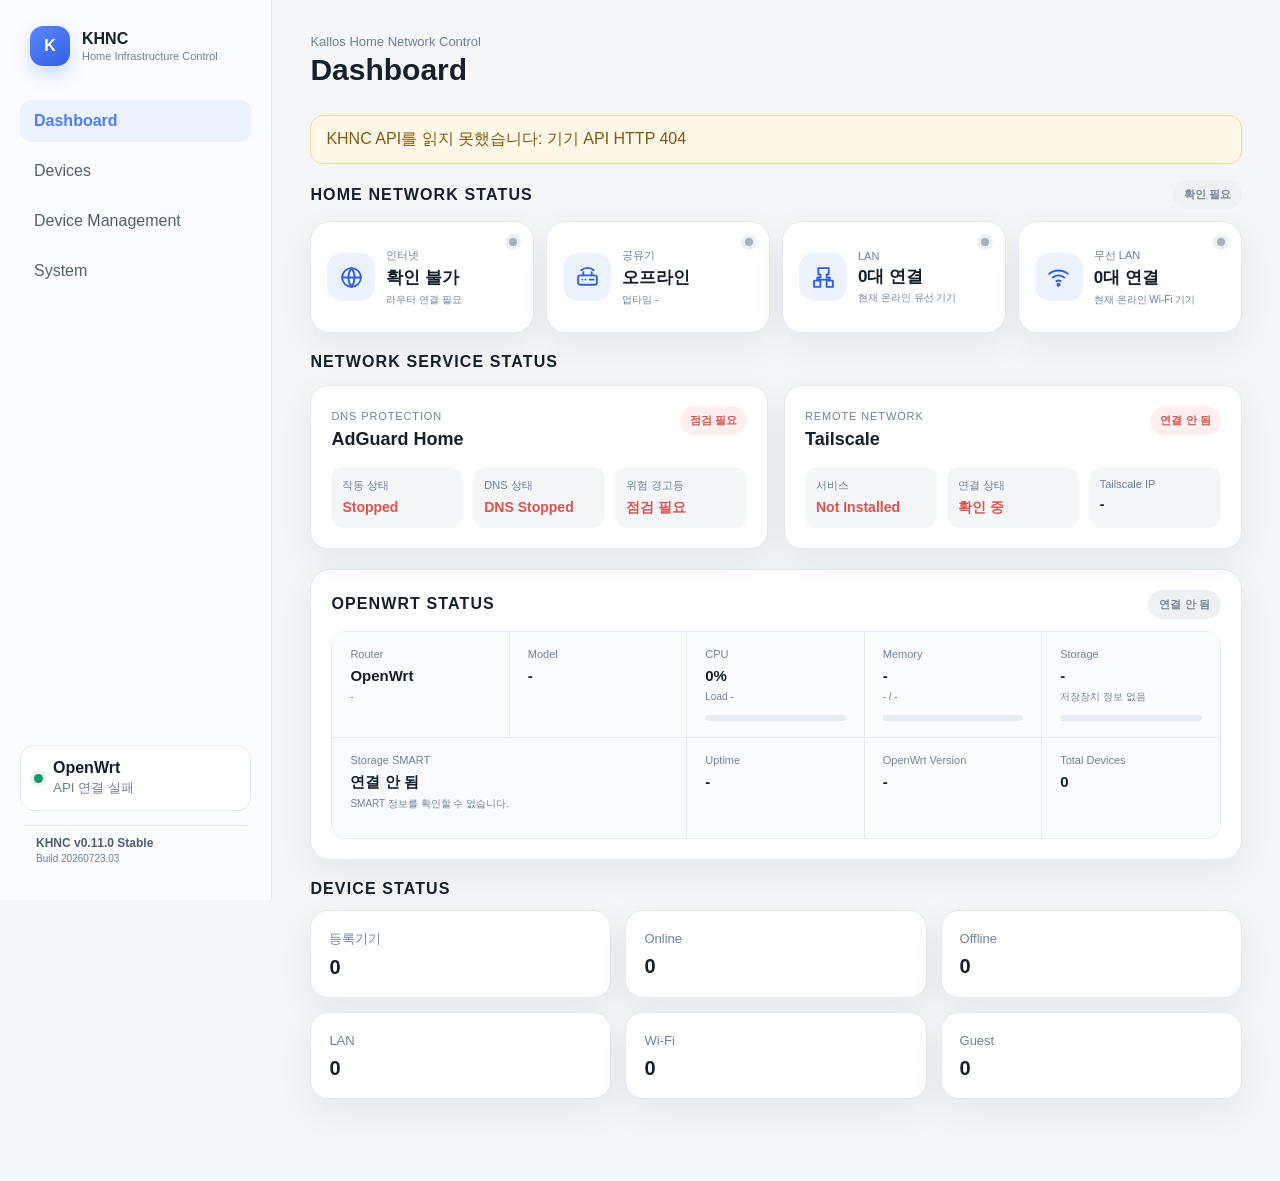
==== index.html @ ac55c0c7 "Fix parental time window comparison" ====
<!doctype html>
<html lang="ko">
<head>
  <meta charset="utf-8">
  <meta name="viewport" content="width=device-width,initial-scale=1">
  <title>KHNC</title>
  <link rel="stylesheet" href="./styles.css?v=0.11.0.10">
</head>
<body>
<button id="mobileMenuButton" class="mobile-menu-button" aria-label="메뉴 열기">☰</button>
<div id="mobileBackdrop" class="mobile-backdrop"></div>
<div class="shell">
  <aside>
    <div class="brand"><span>K</span><div><b>KHNC</b><small>Home Infrastructure Control</small></div></div>
    <nav id="sideNav">
      <button class="active" data-view="dashboard" data-nav-group="dashboard">Dashboard</button>
      <button data-view="devices" data-nav-group="devices">Devices</button>
      <button data-view="parentMode" data-nav-group="deviceManagement">Device Management</button>
      <button data-view="system" data-nav-group="system">System</button>
    </nav>
    <div class="router"><i></i><div><b id="routerName">OpenWrt</b><small id="routerState">연결 확인 중</small></div></div>
    <div class="khnc-version" title="현재 설치된 KHNC 화면 버전">
      <b id="khncVersionText">KHNC v0.11.0 Stable</b>
      <small id="khncBuildText">Build 20260723.03</small>
    </div>
  </aside>

  <main>
    <header>
      <div><p>Kallos Home Network Control</p><h1>Dashboard</h1></div>
      <div class="actions">
        <input id="search" placeholder="이름, IP, MAC, 그룹, 위치 검색">
        <button id="refresh" title="새로고침">↻</button>
      </div>
    </header>

    <div id="notice" class="notice hidden"></div>

    <div id="dashboardView" class="app-view">
      <section id="homeStatus" class="home-status"></section>
      <section id="securityStatus" class="dashboard-security"></section>
      <section id="routerOverview" class="router-overview"></section>
      <section id="summary" class="summary"></section>
    </div>

    <div id="devicesView" class="app-view hidden-view">
    <section class="toolbar">
      <div id="tabs" class="tabs"></div>
      <div class="sort">
        <label>정렬
          <select id="sort">
            <option value="custom" selected>사용자 순서</option>
            <option value="name">이름</option>
            <option value="ip">IP 주소</option>
            <option value="recent">최근 연결</option>
          </select>
        </label>
        <label><input id="onlineFirst" type="checkbox" checked> 온라인 우선</label>
      </div>
    </section>

    <section class="heading">
      <div><h2>기기</h2><p>등록한 기기는 MAC 주소를 기준으로 이름·아이콘·위치 정보를 유지합니다.</p></div>
      <div class="heading-actions">
        <button id="restoreDeletedDevices" class="hidden">삭제 기기 복원</button>
        <button id="addGroup">+ 그룹 추가</button>
      </div>
    </section>

    <section id="grid" class="grid"></section>
    </div>

    <div id="parentModeView" class="app-view hidden-view">
      <nav class="section-subnav" aria-label="Device Management"><button class="active" data-subview="parentMode">Parent Mode</button><button data-subview="management">Management</button></nav>
      <section class="page-intro"><p class="eyebrow">DEVICE MANAGEMENT</p><h2>Parent Mode</h2><p>바로 관리할 기기만 별도로 모아봅니다. 그룹과는 독립적으로 지정됩니다.</p></section>
      <section id="parentModeGrid" class="management-grid"></section>
    </div>

    <div id="managementView" class="app-view hidden-view">
      <nav class="section-subnav" aria-label="Device Management"><button data-subview="parentMode">Parent Mode</button><button class="active" data-subview="management">Management</button></nav>
      <section class="page-intro"><p class="eyebrow">DEVICE MANAGEMENT</p><h2>Management</h2><p>등록된 기기의 사용시간과 인터넷 정책을 관리합니다.</p></section>
      <section id="managementGrid" class="management-grid"></section>
    </div>


    <div id="systemView" class="app-view hidden-view">
      <nav class="section-subnav" aria-label="System"><button class="active" data-subview="system">Overview</button><button data-subview="statistics">Statistics</button><button data-subview="maintenance">Maintenance</button></nav>
      <section class="page-intro"><p class="eyebrow">SYSTEM</p><h2>Overview</h2><p>OpenWrt 정보, 주변 Wi-Fi 채널 분석과 KHNC 데이터 백업을 관리합니다.</p></section>
      <section id="systemInfoGrid" class="system-info-grid"></section>
      <section class="wifi-scan-panel">
        <div class="panel-head"><div><p class="eyebrow">WI-FI ANALYZER</p><h3>주변 Wi-Fi 신호</h3><small>주변 AP의 채널과 신호를 검색해 채널 선택을 돕습니다.</small></div><button id="scanNearbyWifi">주변 Wi-Fi 검색</button></div>
        <div id="wifiScanSummary" class="wifi-scan-summary"><p>검색 버튼을 눌러 주변 채널 사용 현황을 확인하세요.</p></div>
        <div id="wifiScanResults" class="wifi-scan-results"></div>
      </section>
      <section class="backup-panel">
        <div><h3>DB Backup / Restore</h3><p>기기 등록정보, 그룹, 정책, 인프라 설정을 JSON으로 백업하거나 복원합니다.</p></div>
        <div class="backup-actions"><button id="backupDb">백업 다운로드</button><label class="restore-label">복원 파일 선택<input id="restoreDb" type="file" accept="application/json"></label></div>
      </section>
    </div>

    <div id="statisticsView" class="app-view hidden-view">
      <nav class="section-subnav" aria-label="System"><button data-subview="system">Overview</button><button class="active" data-subview="statistics">Statistics</button><button data-subview="maintenance">Maintenance</button></nav>
      <section class="page-intro"><p class="eyebrow">SYSTEM</p><h2>Statistics</h2><p>실시간 속도와 오늘·최근 7일·최근 30일 누적 사용량 및 기기별 상위 10개를 보여줍니다.</p></section>
      <section id="statisticsGrid" class="statistics-grid"></section>
    </div>

    <div id="maintenanceView" class="app-view hidden-view">
      <nav class="section-subnav" aria-label="System"><button data-subview="system">Overview</button><button data-subview="statistics">Statistics</button><button class="active" data-subview="maintenance">Maintenance</button></nav>
      <section class="page-intro"><p class="eyebrow">SYSTEM</p><h2>Maintenance</h2><p>KHNC 설정과 extroot SSD 백업을 관리합니다. SSD 복원은 안전을 위해 명령 생성만 제공합니다.</p></section>
      <section class="maintenance-grid">
        <article class="maintenance-card"><h3>설정 백업 / 복원</h3><p>기기, 그룹, 정책과 인프라 설정을 JSON으로 저장합니다.</p><div class="maintenance-actions"><button id="maintenanceBackupSettings">설정 백업</button><label class="restore-label">설정 복원<input id="maintenanceRestoreSettings" type="file" accept="application/json"></label></div></article>
        <article class="maintenance-card"><h3>extroot SSD</h3><div id="maintenanceDiskInfo" class="maintenance-kv">확인 중…</div><div class="maintenance-actions"><button id="startSsdBackup" class="primary">SSD 이미지 백업 시작</button><button id="refreshMaintenance">새로고침</button></div><p class="maintenance-warning">마운트된 SSD를 읽기 전용으로 백업합니다. 라우터에는 이미지 임시파일을 만들지 않지만, 백업 중 파일 변경은 이미지 일관성에 영향을 줄 수 있습니다.</p></article>
      </section>
      <section class="maintenance-panel"><div class="panel-head"><div><p class="eyebrow">BACKUP TARGET</p><h3>NAS 연결 설정</h3></div><span id="nasTestResult" class="maintenance-state">확인 필요</span></div><form id="maintenanceConfigForm" class="maintenance-form">
        <label>전송 방식<select id="maintenanceProtocol"><option value="ssh">SSH</option><option value="smb">SMB</option></select></label><label>NAS 주소<input id="maintenanceNasHost" required placeholder="192.168.1.10"></label><label>SSH 사용자<input id="maintenanceNasUser" placeholder="kallos"></label><label>SSH 포트<input id="maintenanceNasPort" type="number" min="1" max="65535" value="2202"></label><label>SSH 키 경로<input id="maintenanceNasKey" placeholder="/root/.ssh/khnc_nas_key"></label><label>SSH 원격 경로<input id="maintenanceRemotePath" placeholder="KHNC_Backup"></label><label>SMB 공유<input id="maintenanceSmbShare" placeholder="//192.168.1.10/backup"></label><label>SMB 인증파일<input id="maintenanceSmbAuth" placeholder="/etc/khnc/smb.auth"></label><label>보관 개수<input id="maintenanceRetention" type="number" min="1" max="100" value="5"></label><label>자동 백업<select id="maintenanceScheduleEnabled"><option value="0">사용 안 함</option><option value="1">사용</option></select></label><label>요일<select id="maintenanceScheduleDay"><option value="0">일요일</option><option value="1">월요일</option><option value="2">화요일</option><option value="3">수요일</option><option value="4">목요일</option><option value="5">금요일</option><option value="6">토요일</option></select></label><label>시간<input id="maintenanceScheduleTime" type="time" value="03:30"></label><div class="maintenance-form-actions"><button type="button" id="testNasConnection">NAS 연결 테스트</button><button type="submit" class="primary">설정 저장</button></div>
      </form></section>
      <section class="maintenance-panel"><div class="panel-head"><div><p class="eyebrow">SSD IMAGE JOB</p><h3>백업 진행 상태</h3></div><span id="backupJobState" class="maintenance-state">대기</span></div><div class="backup-progress"><div><i id="backupProgressBar"></i></div><strong id="backupProgressPercent">0%</strong></div><div id="backupProgressDetails" class="maintenance-stats"></div><pre id="backupLog" class="maintenance-log">실행 기록이 없습니다.</pre></section>
      <section class="maintenance-panel"><div class="panel-head"><div><p class="eyebrow">BACKUP HISTORY</p><h3>NAS 백업 이력</h3></div><button id="refreshBackupHistory">이력 새로고침</button></div><div id="backupHistory" class="backup-history"><p>NAS 연결 후 이력을 불러옵니다.</p></div></section>
      <dialog id="restoreCommandDialog"><form method="dialog"><h3>SSD 복원 안내</h3><p>KHNC에서는 복원을 실행하지 않습니다. 대상 장치를 다시 확인한 후 복구 환경에서만 실행하세요.</p><textarea id="restoreCommandText" rows="10" readonly></textarea><div class="dialog-actions"><button value="cancel">닫기</button><button type="button" id="copyRestoreCommand" class="primary">명령 복사</button></div></form></dialog>
    </div>
  </main>
</div>

<dialog id="groupDialog">
  <form method="dialog">
    <h3>사용자 그룹 추가</h3>
    <p>실제 네트워크와 별개인 화면 분류용 그룹입니다.</p>
    <input id="groupName" maxlength="20" placeholder="예: 작업기기">
    <div class="dialog-actions"><button value="cancel">취소</button><button id="saveGroup" value="default" class="primary">추가</button></div>
  </form>
</dialog>

<dialog id="deviceDialog" class="device-dialog">
  <form id="deviceForm" method="dialog">
    <div class="dialog-title-row">
      <div>
        <p class="eyebrow">DEVICE REGISTRATION</p>
        <h3 id="deviceDialogTitle">기기 등록</h3>
      </div>
      <button type="button" class="icon-button" id="closeDeviceDialog" aria-label="닫기">×</button>
    </div>

    <input type="hidden" id="deviceMac">
    <div class="form-grid">
      <label class="span-2">표시 이름
        <input id="displayName" maxlength="40" required placeholder="예: 거실 Google TV">
      </label>
      <label>기기 종류
        <select id="deviceType">
          <option value="phone">스마트폰</option>
          <option value="tablet">태블릿</option>
          <option value="laptop">노트북</option>
          <option value="desktop">데스크톱</option>
          <option value="mini-pc">미니 PC</option>
          <option value="nas">NAS</option>
          <option value="server">서버</option>
          <option value="tv">TV / 셋톱박스</option>
          <option value="printer">프린터</option>
          <option value="router">공유기 / 네트워크</option>
          <option value="camera">카메라</option>
          <option value="smart-home">스마트홈</option>
          <option value="iot">IoT</option>
          <option value="other">기타</option>
        </select>
      </label>
      <label>플랫폼 / OS
        <select id="platform">
          <option value="unknown">미지정</option>
          <option value="android">Android</option>
          <option value="ios">iOS</option>
          <option value="ipados">iPadOS</option>
          <option value="windows">Windows</option>
          <option value="macos">macOS</option>
          <option value="linux">Linux</option>
          <option value="google-tv">Google TV</option>
          <option value="tvos">tvOS</option>
          <option value="synology">Synology DSM</option>
          <option value="openwrt">OpenWrt</option>
          <option value="other">기타</option>
        </select>
      </label>
      <label>제조사
        <input id="manufacturer" maxlength="40" placeholder="예: Apple, Samsung">
      </label>
      <label>모델
        <input id="model" maxlength="40" placeholder="예: MacBook Pro M3 Pro">
      </label>
      <label>소유자
        <input id="owner" list="ownerList" maxlength="30" placeholder="예: 공용, 아빠, 하유">
        <datalist id="ownerList"></datalist>
      </label>
      <label>그룹
        <select id="deviceGroup"></select>
      </label>
      <label>위치
        <input id="location" list="locationList" maxlength="30" placeholder="예: 안방, 하신방">
        <datalist id="locationList"></datalist>
      </label>
      <label>아이콘
        <select id="iconSelect"></select>
      </label>
      <label>연결 방식
        <select id="connectionPreference">
          <option value="wifi">Wi-Fi</option>
          <option value="lan">LAN</option>
        </select>
      </label>
      <label class="option-check"><input id="favoriteDevice" type="checkbox"> 즐겨찾기</label>
      <label class="option-check"><input id="parentModeDevice" type="checkbox"> 부모모드</label>
      <label class="span-2">메모
        <textarea id="memo" maxlength="300" rows="3" placeholder="이 기기에 대해 기억할 내용을 입력합니다."></textarea>
      </label>
    </div>

    <div class="device-preview">
      <div id="previewIcon" class="device-icon large"></div>
      <div><strong id="previewName">기기 이름</strong><small id="previewMeta">종류 · 위치</small></div>
    </div>

    <div class="dialog-actions split">
      <button type="button" id="unregisterDevice" class="danger hidden">등록 해제</button>
      <button type="button" id="deleteDevice" class="danger">기기 삭제</button>
      <span></span>
      <button type="button" id="cancelDevice">취소</button>
      <button type="submit" class="primary">저장</button>
    </div>
  </form>
</dialog>


<dialog id="manageDialog" class="manage-dialog">
  <form id="manageForm" method="dialog">
    <div class="manage-topbar">
      <div>
        <p class="eyebrow">DEVICE MANAGEMENT</p>
        <div class="manage-title-line">
          <h3 id="manageDialogTitle">기기 관리</h3>
          <span id="manageOnlineBadge" class="badge online">ONLINE</span>
          <p id="manageDeviceMeta"></p>
        </div>
      </div>
      <button type="button" class="icon-button" id="closeManageDialog" aria-label="닫기">×</button>
    </div>

    <input type="hidden" id="manageMac">

    <nav class="manage-tabs" aria-label="기기 관리 메뉴">
      <button type="button" class="active" data-manage-target="internet">인터넷 관리</button>
      <button type="button" data-manage-target="deviceInfo">정보</button>
      
    </nav>

    <section id="internet" class="management-section priority-section manage-anchor">
      <div class="management-heading">
        <div><h4>인터넷 접속 시간 관리</h4><p>평일과 주말별로 허용시간 또는 차단시간과 연속 사용시간을 설정합니다.</p></div>
        <label class="toggle-control"><span>스케줄 사용</span><input id="scheduleEnabled" type="checkbox"><i></i></label>
      </div>

      <div class="internet-layout">
        <div id="scheduleRows" class="schedule-rows"></div>
        <aside class="policy-mode">
          <h5>적용 방식</h5>
          <label><input type="radio" name="overrideMode" value="schedule" checked><span><b>일정에 따라 허용/차단</b><small>평일·주말 카드에서 허용시간 또는 차단시간을 선택합니다.</small></span></label>
          <label><input type="radio" name="overrideMode" value="allow"><span><b>항상 허용</b><small>스케줄과 관계없이 인터넷을 허용합니다.</small></span></label>
          <label class="danger-option"><input type="radio" name="overrideMode" value="block"><span><b>즉시 차단</b><small>스케줄과 관계없이 인터넷을 차단합니다.</small></span></label>
        </aside>
      </div>
      <section class="bonus-panel">
        <div>
          <span>오늘 사용</span>
          <strong id="todayUsage">0분 / 0분</strong>
          <small id="todayBonus">추가시간 없음</small>
        </div>
        <div class="bonus-actions">
          <button type="button" data-bonus-minutes="30">+30분</button>
          <button type="button" data-bonus-minutes="60">+1시간</button>
          <button type="button" data-bonus-minutes="120">+2시간</button>
          <button type="button" id="bonusUnlimited">오늘만 제한 해제</button>
        </div>
      </section>
      <div class="policy-footer">
        <div class="policy-note">인터넷이 허용되는 시간에 기기가 처음 확인된 시점부터 연속시간을 계산합니다. 시간 범위는 자정을 넘어갈 수 있으며, 24시간 적용도 선택할 수 있습니다. 추가시간은 오늘 자정까지 적용됩니다.</div>
        <button type="submit" class="primary">정책 저장</button>
      </div>
    </section>

    <div class="manage-lower-grid">
      <section id="deviceInfo" class="management-section device-info-panel manage-anchor">
        <div class="section-mini-head"><h4>기기 정보</h4><button type="button" id="editRegistration">정보 수정</button></div>
        <div class="device-info-hero"><div id="manageInfoIcon" class="device-icon large"></div><div><strong id="manageDisplayName">-</strong></div></div>
        <dl id="manageInfoList" class="manage-info-list"></dl>
      </section>

      <div class="manage-side-stack">
        <section class="management-section instant-control">
          <h4>즉시 제어</h4>
          <p>저장된 정책과 별개로 인터넷 상태를 선택합니다.</p>
          <div class="instant-buttons">
            <button type="button" data-override="allow" class="allow-button">인터넷 허용</button>
            <button type="button" data-override="block" class="block-button">인터넷 차단</button>
          </div>
        </section>
        <section class="management-section recent-info">
          <h4>최근 접속 정보</h4>
          <dl>
            <div><dt>상태</dt><dd id="manageConnectionState">-</dd></div>
            <div><dt>마지막 확인</dt><dd id="manageLastSeen">-</dd></div>

          </dl>
        </section>
      </div>
    </div>



    <div class="dialog-actions manage-bottom-actions">
      <button type="button" id="cancelManage">닫기</button>
    </div>
  </form>
</dialog>

<script src="./app.js?v=0.11.0.10"></script>
</body>
</html>
---- styles.css ----
:root{--bg:#f4f6f8;--panel:#fff;--text:#16202a;--muted:#718096;--line:#e5eaf0;--accent:#4d7cff;--soft:#edf2ff;--green:#15966b;--green-soft:#e9f8f2;--red:#d9534f;--red-soft:#fff0ef;--shadow:0 12px 35px rgba(22,34,51,.07);--r:18px}*{box-sizing:border-box}body{margin:0;font-family:Pretendard,Inter,-apple-system,BlinkMacSystemFont,"Segoe UI",sans-serif;background:var(--bg);color:var(--text)}button,input,select{font:inherit}.shell{min-height:100vh;display:grid;grid-template-columns:236px 1fr}aside{position:sticky;top:0;height:100vh;padding:26px 18px;background:#fbfcfd;border-right:1px solid var(--line);display:flex;flex-direction:column}.brand{display:flex;gap:12px;align-items:center;margin:0 10px 34px}.brand>span{width:40px;height:40px;border-radius:13px;display:grid;place-items:center;color:white;font-weight:800;background:linear-gradient(145deg,#5a87ff,#315fe2);box-shadow:0 8px 18px rgba(77,124,255,.25)}.brand b,.brand small{display:block}.brand small{margin-top:2px;font-size:11px;color:var(--muted)}nav{display:grid;gap:8px}nav button{border:0;background:transparent;border-radius:12px;text-align:left;padding:12px 14px;color:#52606d}nav button.active{color:var(--accent);background:var(--soft);font-weight:700}.router{margin-top:auto;border:1px solid var(--line);border-radius:14px;padding:13px;display:flex;align-items:center;gap:10px;background:var(--panel)}.router i{width:9px;height:9px;border-radius:50%;background:var(--green);box-shadow:0 0 0 4px var(--green-soft)}.router b,.router small{display:block}.router small{color:var(--muted);margin-top:2px}main{padding:34px clamp(20px,4vw,58px) 60px}header{display:flex;align-items:center;justify-content:space-between;gap:20px;margin-bottom:28px}header p{margin:0 0 4px;color:var(--muted);font-size:13px}h1{margin:0;font-size:30px}.actions{display:flex;gap:10px}.actions input{width:min(34vw,360px);border:1px solid var(--line);background:var(--panel);border-radius:13px;padding:11px 14px;outline:none}.actions button{width:42px;height:42px;border:1px solid var(--line);background:var(--panel);border-radius:13px;cursor:pointer;font-size:20px}.notice{padding:13px 15px;border-radius:13px;margin-bottom:16px;background:#fff8e8;border:1px solid #f1d69c;color:#805a13}.hidden{display:none}.summary{display:grid;grid-template-columns:repeat(4,minmax(150px,1fr));gap:14px;margin-bottom:22px}.summary article{padding:18px;border-radius:var(--r);background:var(--panel);border:1px solid var(--line);box-shadow:var(--shadow)}.summary span{color:var(--muted);font-size:13px}.summary strong{display:block;font-size:28px;margin-top:8px}.toolbar{display:flex;justify-content:space-between;gap:18px;align-items:center;margin:26px 0 20px}.tabs{display:flex;gap:8px;overflow-x:auto;padding-bottom:4px}.tabs button{white-space:nowrap;border:1px solid var(--line);background:var(--panel);border-radius:999px;padding:9px 13px;color:#5d6875;cursor:pointer}.tabs button.active{color:white;background:var(--text);border-color:var(--text)}.tabs b{font-size:11px;margin-left:5px;opacity:.72}.sort{display:flex;gap:12px;align-items:center}.sort label{display:flex;gap:8px;align-items:center;color:var(--muted);font-size:13px}.sort select{border:1px solid var(--line);background:var(--panel);padding:9px;border-radius:11px}.sort input{accent-color:var(--accent)}.heading{display:flex;justify-content:space-between;align-items:end;margin:16px 0}.heading h2{margin:0 0 4px}.heading p{margin:0;color:var(--muted);font-size:13px}.heading button{border:1px solid var(--line);color:#4f5b67;background:var(--panel);border-radius:11px;padding:10px 14px;cursor:pointer}.grid{display:grid;grid-template-columns:repeat(2,minmax(0,1fr));gap:16px}.card{background:var(--panel);border:1px solid var(--line);border-radius:var(--r);padding:18px;box-shadow:var(--shadow)}.card-head{display:flex;justify-content:space-between;gap:16px;align-items:flex-start}.title{display:flex;gap:12px;align-items:center}.icon{width:44px;height:44px;border-radius:14px;display:grid;place-items:center;font-weight:800;color:#315fe2;background:var(--soft)}.title h3{margin:0;font-size:17px}.title p{margin:3px 0 0;color:var(--muted);font-size:13px}.star{border:0;background:transparent;color:#b2bac4;font-size:21px;cursor:pointer}.star.active{color:#f0ad35}.badges{display:flex;gap:7px;flex-wrap:wrap;margin:16px 0 13px}.badge{font-size:11px;font-weight:800;letter-spacing:.04em;border-radius:999px;padding:6px 9px}.online{color:var(--green);background:var(--green-soft)}.offline{color:#687482;background:#eef1f4}.managed{color:#426be0;background:var(--soft)}.info{display:grid;grid-template-columns:1fr 1fr 1fr;gap:10px;padding:13px 0;border-top:1px solid var(--line);border-bottom:1px solid var(--line)}.info small{display:block;color:var(--muted);font-size:11px;margin-bottom:4px}.info strong{font-size:13px}.connection{display:flex;align-items:center;justify-content:space-between;gap:12px;padding:13px 0}.connection p{margin:0}.connection small{display:block;color:var(--muted);margin-top:3px}.connection select{min-width:112px;border:1px solid var(--line);background:var(--panel);padding:9px;border-radius:11px}.buttons{display:grid;grid-template-columns:1fr 1fr;gap:8px}.buttons button{border:1px solid var(--line);background:#fafbfc;border-radius:11px;padding:10px 8px;cursor:pointer;color:#4f5b67}.empty{grid-column:1/-1;padding:42px;text-align:center;color:var(--muted);background:var(--panel);border:1px dashed #cfd7df;border-radius:var(--r)}dialog{border:0;border-radius:18px;padding:0;box-shadow:0 28px 80px rgba(20,30,45,.22)}dialog::backdrop{background:rgba(15,24,34,.4)}dialog form{width:min(92vw,420px);padding:24px}dialog h3{margin:0 0 8px}dialog p{color:var(--muted);font-size:13px}dialog input{width:100%;padding:12px;border-radius:11px;border:1px solid var(--line);margin:10px 0 18px}dialog form div{display:flex;justify-content:flex-end;gap:8px}dialog button{border:1px solid var(--line);background:white;border-radius:11px;padding:10px 14px}@media(max-width:980px){.shell{grid-template-columns:1fr}aside{display:none}.summary{grid-template-columns:repeat(2,1fr)}.grid{grid-template-columns:1fr}}@media(max-width:680px){main{padding:22px 14px 40px}header,.toolbar{align-items:stretch;flex-direction:column}.actions input{width:100%}.summary{grid-template-columns:repeat(2,1fr)}.sort{justify-content:space-between;flex-wrap:wrap}}
/* KHNC v0.3 - device registration */
.summary article.registered strong{color:var(--accent)}
.summary article.pending strong{color:#d78920}
.card.unregistered{border-style:dashed;border-color:#d9c28c}
.badge.pending{color:#9a6517;background:#fff6df}
.primary-action,.dialog-actions .primary{background:var(--accent)!important;color:#fff!important;border-color:var(--accent)!important}
.device-icon{width:44px;height:44px;border-radius:14px;display:grid;place-items:center;color:#315fe2;background:var(--soft);flex:0 0 auto}
.device-icon svg{width:24px;height:24px;fill:none;stroke:currentColor;stroke-width:1.8;stroke-linecap:round;stroke-linejoin:round}
.device-icon.large{width:56px;height:56px;border-radius:17px}
.device-icon.large svg{width:30px;height:30px}
.device-dialog form{width:min(94vw,720px);padding:26px}
.detail-dialog form{width:min(94vw,560px);padding:24px}
.dialog-title-row{display:flex;justify-content:space-between;gap:20px;align-items:flex-start;margin-bottom:18px}
.dialog-title-row h3{margin:0;font-size:22px}
.eyebrow{margin:0 0 5px!important;color:var(--accent)!important;font-size:10px!important;font-weight:800;letter-spacing:.13em}
.icon-button{width:36px;height:36px;padding:0!important;border-radius:50%!important;font-size:24px;line-height:1;color:#7a8794;background:#f7f9fb!important}
.form-grid{display:grid;grid-template-columns:1fr 1fr;gap:14px 16px}
.form-grid label{display:grid;gap:7px;color:#596675;font-size:12px;font-weight:700}
.form-grid .span-2{grid-column:1/-1}
.form-grid input,.form-grid select,.form-grid textarea{width:100%;margin:0;padding:11px 12px;border-radius:11px;border:1px solid var(--line);background:#fff;color:var(--text);outline:none;resize:vertical}
.form-grid input:focus,.form-grid select:focus,.form-grid textarea:focus{border-color:#9cb4ff;box-shadow:0 0 0 3px rgba(77,124,255,.11)}
.device-preview{display:flex;align-items:center;gap:13px;margin-top:18px;padding:14px;border:1px solid var(--line);border-radius:15px;background:#fafbfd}
.device-preview strong,.device-preview small{display:block}
.device-preview small{margin-top:4px;color:var(--muted)}
.dialog-actions{display:flex;justify-content:flex-end;align-items:center;gap:8px;margin-top:20px}
.dialog-actions.split{display:grid;grid-template-columns:auto 1fr auto auto}
.dialog-actions button{cursor:pointer}
.danger{color:var(--red)!important;border-color:#f1c5c2!important;background:var(--red-soft)!important}
.detail-hero{display:flex;align-items:center;gap:14px;padding:4px 0 18px;border-bottom:1px solid var(--line)}
.detail-hero strong,.detail-hero small{display:block}
.detail-hero strong{font-size:19px}.detail-hero small{margin-top:4px;color:var(--muted)}
.detail-list{margin:14px 0 0}.detail-list>div{display:grid;grid-template-columns:130px 1fr;gap:12px;padding:10px 0;border-bottom:1px solid #eef1f4}.detail-list dt{color:var(--muted);font-size:12px}.detail-list dd{margin:0;font-size:13px;word-break:break-all}
@media(max-width:680px){.form-grid{grid-template-columns:1fr}.form-grid .span-2{grid-column:auto}.device-dialog form{padding:20px}.dialog-actions.split{grid-template-columns:1fr 1fr}.dialog-actions.split span{display:none}.dialog-actions.split .danger{grid-column:1/-1;order:3}.detail-list>div{grid-template-columns:100px 1fr}}
/* KHNC v0.4 - dashboard and provider-ready architecture */
.home-status,.router-overview,.provider-panel{margin-bottom:20px}
.section-label,.panel-head{display:flex;justify-content:space-between;align-items:flex-end;gap:18px;margin-bottom:13px}
.section-label h2,.panel-head h2{margin:0;font-size:20px}.panel-head small{display:block;color:var(--muted);margin-top:5px}
.overall,.provider-chip{display:inline-flex;align-items:center;border-radius:999px;padding:7px 11px;font-size:11px;font-weight:800}
.overall.good,.provider-chip.connected{color:var(--green);background:var(--green-soft)}.overall.bad,.provider-chip.planned{color:#7a8794;background:#eef1f4}
.home-status-grid{display:grid;grid-template-columns:repeat(4,minmax(0,1fr));gap:14px}
.status-card{position:relative;display:flex;align-items:center;gap:14px;padding:20px;background:var(--panel);border:1px solid var(--line);border-radius:20px;box-shadow:var(--shadow);min-height:116px}
.status-card>i{position:absolute;right:16px;top:16px;width:8px;height:8px;border-radius:50%}.status-card.ok>i{background:var(--green);box-shadow:0 0 0 4px var(--green-soft)}.status-card.waiting>i{background:#a8b0ba;box-shadow:0 0 0 4px #eef1f4}
.status-icon{width:52px;height:52px;border-radius:16px;display:grid;place-items:center;color:#315fe2;background:var(--soft);flex:0 0 auto}.status-icon svg{width:27px;height:27px;fill:none;stroke:currentColor;stroke-width:1.8;stroke-linecap:round;stroke-linejoin:round}
.status-card span,.status-card strong,.status-card small{display:block}.status-card span{color:var(--muted);font-size:12px}.status-card strong{font-size:19px;margin:4px 0}.status-card small{color:var(--muted);font-size:11px}
.router-overview,.provider-panel{background:var(--panel);border:1px solid var(--line);border-radius:20px;padding:20px;box-shadow:var(--shadow)}
.metric-grid{display:grid;grid-template-columns:repeat(6,minmax(0,1fr));gap:0;border:1px solid var(--line);border-radius:15px;overflow:hidden}.metric-grid>div{padding:16px;border-right:1px solid var(--line);background:#fbfcfd}.metric-grid>div:last-child{border-right:0}.metric-grid span,.metric-grid strong{display:block}.metric-grid span{color:var(--muted);font-size:11px}.metric-grid strong{margin-top:6px;font-size:16px}
.panel-head button{border:1px solid var(--line);background:#fff;border-radius:11px;padding:9px 13px;cursor:pointer;color:#4f5b67}
.providers-grid{display:grid;grid-template-columns:repeat(3,minmax(0,1fr));gap:11px}.provider-card{display:grid;grid-template-columns:auto 1fr auto;align-items:center;gap:11px;border:1px solid var(--line);border-radius:15px;padding:13px;background:#fbfcfd}.provider-card .device-icon{width:40px;height:40px;border-radius:12px}.provider-card .device-icon svg{width:22px;height:22px}.provider-card strong,.provider-card small{display:block}.provider-card small{color:var(--muted);font-size:11px;margin-top:3px}.provider-card>span{font-size:11px;font-weight:800}.provider-card.connected>span{color:var(--green)}.provider-card.planned>span{color:#8b96a2}
.provider-dialog form{width:min(92vw,620px)}.provider-settings-list{display:grid;gap:10px;margin-top:16px}.provider-setting{display:flex;justify-content:space-between;align-items:center;gap:16px;padding:13px;border:1px solid var(--line);border-radius:14px}.provider-setting>div{display:flex;align-items:center;gap:11px}.provider-setting strong,.provider-setting small{display:block}.provider-setting small{color:var(--muted);margin-top:3px;font-size:11px}.provider-setting .device-icon{width:40px;height:40px;border-radius:12px}
.summary{margin-top:24px}.summary:before{content:"기기 현황";grid-column:1/-1;font-size:20px;font-weight:800;margin-bottom:-4px}
@media(max-width:1180px){.home-status-grid{grid-template-columns:repeat(2,1fr)}.metric-grid{grid-template-columns:repeat(3,1fr)}.metric-grid>div:nth-child(3){border-right:0}.metric-grid>div:nth-child(-n+3){border-bottom:1px solid var(--line)}.providers-grid{grid-template-columns:repeat(2,1fr)}}
@media(max-width:680px){.home-status-grid,.providers-grid{grid-template-columns:1fr}.metric-grid{grid-template-columns:repeat(2,1fr)}.metric-grid>div{border-bottom:1px solid var(--line)}.metric-grid>div:nth-child(2n){border-right:0}.metric-grid>div:nth-last-child(-n+2){border-bottom:0}.section-label,.panel-head{align-items:flex-start;flex-direction:column}.status-card{min-height:auto}}
/* KHNC v0.4.1 - live router data, complete MAC, parental management */
.identity-info{grid-template-columns:minmax(0,.8fr) minmax(0,1.2fr)}
.identity-info .mac-full{font-family:ui-monospace,SFMono-Regular,Menlo,monospace;font-size:12px;white-space:nowrap}
.connection-three{display:grid;grid-template-columns:minmax(0,1fr) 88px 126px;align-items:end;gap:12px}
.connection-three small{display:block;color:var(--muted);font-size:11px;margin-bottom:5px}
.connection-three p,.connection-three em{display:block;margin:0}
.connection-three p{font-size:13px;font-weight:800}.connection-three em{font-size:11px;color:var(--muted);font-style:normal;margin-top:3px;white-space:nowrap;overflow:hidden;text-overflow:ellipsis}
.connection-signal strong{font-size:13px}.connection-group{display:block}.connection-group select{width:100%;min-width:0}
.metric-grid{grid-template-columns:repeat(9,minmax(0,1fr))}
.manage-dialog form{width:min(94vw,780px);padding:26px}
.management-section{border:1px solid var(--line);border-radius:16px;padding:18px;margin-top:14px;background:#fbfcfd}
.priority-section{border-color:#cdd9ff;background:#f8faff}
.management-heading{display:flex;align-items:center;justify-content:space-between;gap:16px;margin-bottom:14px}
.management-heading h4{margin:0;font-size:16px}.management-heading p{margin:4px 0 0}
.switch-row{display:flex;align-items:center;gap:7px;font-size:12px;font-weight:800;white-space:nowrap}
.schedule-rows{display:grid;gap:8px}.schedule-row{display:grid;grid-template-columns:72px 1fr 18px 1fr;gap:8px;align-items:center}
.schedule-row label{display:flex;align-items:center;gap:8px}.schedule-row input[type="time"],#internetOverride{border:1px solid var(--line);border-radius:10px;background:#fff;padding:9px 10px;color:var(--text)}
.policy-note{margin-top:13px;padding:10px 12px;border-radius:10px;background:#fff6df;color:#855f1d;font-size:11px;line-height:1.5}
.compact-management{display:grid;grid-template-columns:1fr 1fr 1.4fr auto;gap:12px;align-items:end}.compact-management small,.compact-management strong{display:block}.compact-management small{color:var(--muted);margin-bottom:5px}.compact-management strong{font-size:12px;word-break:break-all}.compact-management button{border:1px solid var(--line);background:#fff;border-radius:10px;padding:10px 12px;cursor:pointer}
@media(max-width:1180px){.metric-grid{grid-template-columns:repeat(3,1fr)}.metric-grid>div{border-bottom:1px solid var(--line)}.metric-grid>div:nth-child(3n){border-right:0}.metric-grid>div:nth-last-child(-n+3){border-bottom:0}}
@media(max-width:680px){.identity-info{grid-template-columns:1fr}.connection-three{grid-template-columns:1fr 80px 110px}.identity-info .mac-full{font-size:11px}.schedule-row{grid-template-columns:58px 1fr 14px 1fr}.compact-management{grid-template-columns:1fr 1fr}.compact-management button{grid-column:1/-1}.manage-dialog form{padding:20px}}
/* KHNC v0.4.2 - consolidated device management and SSD SMART */
.metric-grid{grid-template-columns:repeat(10,minmax(0,1fr))}
.storage-metric{grid-column:span 2;background:#f9fbff!important}
.storage-metric small,.storage-metric em{display:block;color:var(--muted);font-size:10px;margin-top:4px;font-style:normal;line-height:1.35}
.storage-metric .smart-line{display:flex;gap:10px;margin-top:8px;color:#566372;font-size:10px}
.connection-signal{text-align:left;justify-self:center;width:100%;max-width:88px}
.manage-dialog form{width:min(96vw,1080px);max-height:92vh;padding:22px;overflow:auto}
.manage-topbar{position:sticky;top:-22px;z-index:5;display:flex;justify-content:space-between;align-items:flex-start;gap:20px;margin:-2px -2px 14px;padding:4px 2px 12px;background:rgba(255,255,255,.96);backdrop-filter:blur(10px)}
.manage-title-line{display:flex;align-items:center;gap:11px;flex-wrap:wrap}.manage-title-line h3{margin:0;font-size:24px}.manage-title-line p{margin:0;color:var(--muted);font-size:12px}
.manage-tabs{position:sticky;top:62px;z-index:4;display:grid;grid-template-columns:repeat(3,1fr);margin-bottom:16px;border:1px solid var(--line);border-radius:13px;background:#fff;overflow:hidden}
.manage-tabs button{border:0;border-right:1px solid var(--line);border-radius:0;background:#fff;padding:12px;font-weight:700;color:#667485;cursor:pointer}.manage-tabs button:last-child{border-right:0}.manage-tabs button.active{color:var(--accent);box-shadow:inset 0 -2px var(--accent);background:#f9fbff}
.manage-anchor{scroll-margin-top:120px}.management-section{overflow:hidden}.priority-section{padding:18px 20px}
.toggle-control{display:flex;align-items:center;gap:9px;font-size:12px;font-weight:800;white-space:nowrap}.toggle-control input{position:absolute;opacity:0}.toggle-control i{width:42px;height:24px;border-radius:999px;background:#cfd6df;position:relative;transition:.2s}.toggle-control i:after{content:"";position:absolute;width:18px;height:18px;left:3px;top:3px;border-radius:50%;background:#fff;box-shadow:0 1px 4px #8893a0;transition:.2s}.toggle-control input:checked+i{background:var(--accent)}.toggle-control input:checked+i:after{transform:translateX(18px)}
.internet-layout{display:grid;grid-template-columns:minmax(0,1.45fr) minmax(260px,.75fr);gap:18px;align-items:stretch}
.schedule-rows{border:1px solid var(--line);border-radius:13px;overflow:hidden;background:#fff;gap:0}.schedule-row{display:grid;grid-template-columns:52px 28px minmax(120px,1fr) 22px minmax(120px,1fr);gap:10px;align-items:center;padding:9px 13px;border-bottom:1px solid #edf0f3}.schedule-row:last-child{border-bottom:0}.schedule-row input[type="time"]{width:100%;min-width:0;border:1px solid var(--line);border-radius:9px;padding:8px 10px;background:#fff}.day-pill{display:inline-grid;place-items:center;width:34px;height:26px;border-radius:999px;background:#edf3ff;color:var(--accent);font-weight:800}.day-pill.weekend{background:#eaf8f1;color:var(--green)}.time-divider{text-align:center}
.policy-mode{padding:16px;border-radius:13px;background:#f5f8ff}.policy-mode h5{margin:0 0 12px;font-size:13px}.policy-mode label{display:grid;grid-template-columns:18px 1fr;gap:9px;align-items:start;padding:9px 0}.policy-mode b,.policy-mode small{display:block}.policy-mode b{font-size:12px}.policy-mode small{color:var(--muted);font-size:10px;margin-top:4px;line-height:1.45}.policy-mode .danger-option b{color:var(--red)}
.policy-footer{display:grid;grid-template-columns:1fr auto;gap:14px;align-items:center;margin-top:14px}.policy-footer .policy-note{margin:0}.policy-footer button{height:40px;padding:0 22px}
.manage-lower-grid{display:grid;grid-template-columns:1fr 1fr;gap:14px;margin-top:14px}.manage-side-stack{display:grid;gap:14px}.section-mini-head{display:flex;align-items:center;justify-content:space-between;gap:12px}.section-mini-head h4,.instant-control h4,.recent-info h4{margin:0}.section-mini-head button{border:1px solid var(--line);background:#fff;border-radius:9px;padding:8px 11px;cursor:pointer}
.device-info-hero{display:flex;align-items:center;gap:12px;margin:15px 0}.device-info-hero strong,.device-info-hero small{display:block}.device-info-hero small{color:var(--muted);margin-top:4px;font-family:ui-monospace,SFMono-Regular,Menlo,monospace}
.manage-info-list{margin:0}.manage-info-list>div,.recent-info dl>div{display:grid;grid-template-columns:125px 1fr;gap:12px;padding:7px 0;border-bottom:1px solid #edf0f3}.manage-info-list dt,.recent-info dt{color:var(--muted);font-size:11px}.manage-info-list dd,.recent-info dd{margin:0;font-size:12px;word-break:break-word}.online-text{color:var(--green);font-weight:800}
.instant-control p{margin:5px 0 14px}.instant-buttons{display:grid;grid-template-columns:1fr 1fr;gap:12px}.instant-buttons button{padding:14px;border-radius:11px;background:#fff;font-weight:800;cursor:pointer}.allow-button{border:1px solid #b8e7d2;color:var(--green)}.block-button{border:1px solid #f0c6c3;color:var(--red)}
.recent-info dl{margin:11px 0 0}.registration-strip{display:grid;grid-template-columns:1fr 1fr 1.4fr auto;gap:14px;align-items:end}.registration-strip small,.registration-strip strong{display:block}.registration-strip small{color:var(--muted);margin-bottom:5px}.registration-strip strong{font-size:12px;word-break:break-all}.registration-strip button{border:1px solid var(--line);background:#fff;border-radius:10px;padding:10px 12px;cursor:pointer}.manage-bottom-actions{margin-top:14px}
@media(max-width:1180px){.metric-grid{grid-template-columns:repeat(5,1fr)}.storage-metric{grid-column:span 2}.metric-grid>div:nth-child(3n){border-right:1px solid var(--line)}.metric-grid>div:nth-child(5n){border-right:0}.internet-layout{grid-template-columns:1fr}.manage-lower-grid{grid-template-columns:1fr}}
@media(max-width:680px){.manage-dialog form{width:98vw;max-height:96vh;padding:15px}.manage-topbar{top:-15px}.manage-tabs{top:65px}.manage-title-line h3{font-size:20px}.manage-title-line p{width:100%}.schedule-row{grid-template-columns:34px 24px 1fr 14px 1fr;gap:6px;padding:8px}.schedule-row input[type="time"]{padding:7px 4px;font-size:11px}.policy-footer{grid-template-columns:1fr}.policy-footer button{width:100%}.registration-strip{grid-template-columns:1fr 1fr}.registration-strip>div:nth-child(3),.registration-strip button{grid-column:1/-1}.connection-signal{justify-self:start}.metric-grid{grid-template-columns:repeat(2,1fr)}.storage-metric{grid-column:span 2}}

/* KHNC v0.4.3 - compact, proportioned schedule rows */
.internet-layout{align-items:start}
.schedule-rows{align-self:start;align-content:start;height:auto}
.schedule-row{
  grid-template-columns:64px 26px minmax(132px,1fr) 20px minmax(132px,1fr);
  min-height:56px;
  padding:10px 14px;
  gap:10px;
}
.day-pill{
  width:54px;
  height:32px;
  font-size:13px;
  line-height:1;
  letter-spacing:-.02em;
}
.schedule-row input[type="checkbox"]{justify-self:center;width:16px;height:16px;margin:0}
.schedule-row input[type="time"]{height:38px;padding:7px 10px;font-size:13px}
.time-divider{font-size:13px;color:#4f5d6b}
.policy-mode{align-self:start}
@media(max-width:680px){
  .schedule-row{grid-template-columns:52px 22px minmax(0,1fr) 14px minmax(0,1fr);min-height:52px;padding:8px 9px;gap:6px}
  .day-pill{width:48px;height:29px;font-size:12px}
  .schedule-row input[type="time"]{height:35px;padding:6px 4px;font-size:11px}
}

/* KHNC v0.4.4 - SSD SAT SMART fallback and signal alignment */
.connection-three{grid-template-columns:minmax(0,1fr) 96px 145px}
.connection-signal{justify-self:start;max-width:none;width:96px;text-align:left}
.storage-metric .smart-line{flex-wrap:wrap;column-gap:12px;row-gap:4px}
@media(max-width:680px){
  .connection-three{grid-template-columns:minmax(0,1fr) 78px 112px}
  .connection-signal{width:78px}
}

/* KHNC v0.4.5 - balanced two-row router metrics and full-width schedule */
@media (min-width:1181px){
  .metric-grid{
    grid-template-columns:repeat(5,minmax(0,1fr));
  }
  .metric-grid>div{
    min-width:0;
    min-height:102px;
    padding:15px 17px;
  }
  .metric-grid>div:nth-child(-n+5){
    border-bottom:1px solid var(--line);
  }
  .metric-grid>div:nth-child(5),
  .metric-grid>div:last-child{
    border-right:0;
  }
  .metric-grid>div:nth-child(6){
    border-right:1px solid var(--line);
  }
  .storage-metric{
    grid-column:span 2;
  }
  .metric-grid>div:not(.storage-metric) strong{
    white-space:nowrap;
    word-break:keep-all;
    overflow-wrap:normal;
  }
}

.metric-grid strong{
  line-height:1.25;
  word-break:keep-all;
}
.storage-metric small,
.storage-metric em{
  white-space:normal;
  word-break:keep-all;
}

.manage-dialog .internet-layout{
  grid-template-columns:minmax(0,1.55fr) minmax(290px,.75fr);
}
.manage-dialog .schedule-rows{
  width:100%;
  min-width:0;
  grid-template-columns:minmax(0,1fr);
  justify-content:stretch;
  justify-items:stretch;
}
.manage-dialog .schedule-row{
  width:100%;
  min-width:0;
  justify-content:stretch;
  grid-template-columns:76px 28px minmax(145px,1fr) 24px minmax(145px,1fr);
  padding:10px 16px;
}
.manage-dialog .day-pill{
  justify-self:start;
  width:62px;
  height:32px;
  font-size:13px;
}

@media(max-width:1180px){
  .manage-dialog .internet-layout{grid-template-columns:1fr}
  .manage-dialog .schedule-rows{grid-template-columns:minmax(0,1fr)}
}
@media(max-width:680px){
  .manage-dialog .schedule-row{
    grid-template-columns:54px 22px minmax(0,1fr) 14px minmax(0,1fr);
    padding:8px 9px;
    gap:6px;
  }
  .manage-dialog .day-pill{width:50px;height:29px;font-size:12px}
}

/* KHNC v0.4.6 - filled layouts, wired status, reordered router metrics */
.home-status-grid{grid-template-columns:repeat(5,minmax(0,1fr))}
.status-card{min-width:0}
.status-card strong,.status-card small{word-break:keep-all}

@media (min-width:1181px){
  .router-metric-grid{grid-template-columns:repeat(5,minmax(0,1fr))}
  .router-metric-grid>div{min-height:100px;padding:16px 18px;border-right:1px solid var(--line);border-bottom:1px solid var(--line)}
  .router-metric-grid>div:nth-child(5),.router-metric-grid>div:last-child{border-right:0}
  .router-metric-grid>div:nth-child(n+6){border-bottom:0}
  .router-metric-grid .smart-metric{grid-column:span 2}
}
.router-metric-grid small{display:block;margin-top:5px;color:var(--muted);font-size:10px;line-height:1.4}
.router-metric-grid .smart-line{display:flex;flex-wrap:wrap;gap:5px 14px;margin-top:8px;font-size:10px;color:#566372}

/* Information area: use the full panel width instead of leaving an empty right half. */
.device-info-panel{display:grid;grid-template-columns:220px minmax(0,1fr);grid-template-areas:"head head" "hero list";column-gap:24px;align-content:start}
.device-info-panel .section-mini-head{grid-area:head}
.device-info-panel .device-info-hero{grid-area:hero;align-self:start;margin:18px 0 0;padding:16px;border-radius:14px;background:#f5f8ff}
.device-info-panel .manage-info-list{grid-area:list;display:grid;grid-template-columns:repeat(2,minmax(0,1fr));column-gap:22px;margin-top:12px}
.device-info-panel .manage-info-list>div{grid-template-columns:100px minmax(0,1fr);min-width:0}
.manage-lower-grid{grid-template-columns:minmax(0,1.55fr) minmax(300px,.75fr)}

/* Provider dialog: remove the inherited left gutter and make content span the modal. */
.provider-dialog form{width:min(92vw,760px);padding:24px 26px}
.provider-dialog .dialog-title-row{display:flex;width:100%;align-items:flex-start;justify-content:space-between;gap:18px;margin:0 0 18px}
.provider-dialog .dialog-title-row>div{display:block;flex:1;min-width:0}
.provider-dialog .dialog-title-row h3{font-size:24px;margin:2px 0 6px}
.provider-dialog .dialog-title-row p{margin:0;max-width:none}
.provider-dialog .provider-settings-list{display:grid;width:100%;grid-template-columns:repeat(2,minmax(0,1fr));gap:10px;margin:0}
.provider-dialog .provider-setting{display:flex;width:100%;min-width:0;padding:14px 15px}
.provider-dialog .provider-setting>div{display:flex;min-width:0;justify-content:flex-start}
.provider-dialog .provider-setting>div>div{display:block;min-width:0}
.provider-dialog .provider-setting small{white-space:nowrap;overflow:hidden;text-overflow:ellipsis}
.provider-dialog .dialog-actions{display:flex;width:100%;justify-content:flex-end;margin-top:18px}

@media(max-width:1180px){
  .home-status-grid{grid-template-columns:repeat(3,1fr)}
  .router-metric-grid{grid-template-columns:repeat(3,1fr)}
  .router-metric-grid .smart-metric{grid-column:span 2}
  .device-info-panel{grid-template-columns:180px minmax(0,1fr)}
  .device-info-panel .manage-info-list{grid-template-columns:1fr}
}
@media(max-width:760px){
  .home-status-grid{grid-template-columns:1fr 1fr}
  .device-info-panel{display:block}
  .device-info-panel .device-info-hero{margin:14px 0}
  .device-info-panel .manage-info-list{display:block}
  .provider-dialog .provider-settings-list{grid-template-columns:1fr}
}
@media(max-width:520px){.home-status-grid{grid-template-columns:1fr}}


/* KHNC v0.4.7 - no-wrap home status and compact device information */
@media (min-width:1181px){
  .home-status-grid{gap:12px}
  .status-card{gap:11px;padding:18px 16px;min-height:112px}
  .status-icon{width:48px;height:48px;border-radius:15px}
  .status-icon svg{width:25px;height:25px}
  .status-card>div:nth-child(2){min-width:0;flex:1}
  .status-card span{font-size:11px;white-space:nowrap}
  .status-card strong{font-size:17px;line-height:1.25;white-space:nowrap;word-break:normal}
  .status-card small{font-size:10px;line-height:1.3;white-space:nowrap;word-break:normal}
}

/* The information page is separate from the management tab. Keep its hero compact
   and reserve most of the width for the structured information table. */
.device-info-panel{grid-template-columns:170px minmax(0,1fr);column-gap:20px}
.device-info-panel .device-info-hero{padding:14px 12px;gap:10px;min-width:0}
.device-info-panel .device-info-hero strong{font-size:18px;white-space:nowrap;overflow:hidden;text-overflow:ellipsis}
.device-info-panel .manage-info-list{column-gap:28px}
.device-info-panel .manage-info-list>div{grid-template-columns:88px minmax(0,1fr);gap:10px}
.device-info-panel .manage-info-list dt{white-space:nowrap}
.device-info-panel .manage-info-list dd{white-space:nowrap;word-break:normal;overflow:hidden;text-overflow:ellipsis}

@media(max-width:1180px){
  .device-info-panel{grid-template-columns:150px minmax(0,1fr)}
  .device-info-panel .manage-info-list dd{white-space:normal;overflow:visible}
}


/* KHNC v0.4.8 - align device card connection fields and remove duplicated info */
.connection-three{
  align-items:start;
}
.connection-network,.connection-signal,.connection-group{
  align-self:start;
  padding-top:0;
  margin-top:0;
}
.connection-signal{
  justify-self:start;
}
.connection-group select{
  margin-top:0;
}

.manage-tabs{
  grid-template-columns:repeat(2,1fr);
}

/* Device information is a separate view: title first, full-width details below. */
.device-info-panel{
  display:grid;
  grid-template-columns:1fr;
  grid-template-areas:
    "head"
    "hero"
    "list";
  row-gap:10px;
  column-gap:0;
}
.device-info-panel .section-mini-head{grid-area:head}
.device-info-panel .device-info-hero{
  grid-area:hero;
  margin:2px 0 0;
  padding:8px 0 12px;
  background:transparent;
  border-radius:0;
  border-bottom:1px solid var(--line);
}
.device-info-panel .device-info-hero .device-icon{
  width:48px;
  height:48px;
}
.device-info-panel .device-info-hero strong{
  font-size:21px;
  overflow:visible;
  text-overflow:clip;
}
.device-info-panel .manage-info-list{
  grid-area:list;
  display:grid;
  grid-template-columns:repeat(2,minmax(0,1fr));
  column-gap:34px;
  row-gap:0;
  margin-top:0;
}
.device-info-panel .manage-info-list>div{
  grid-template-columns:112px minmax(0,1fr);
  gap:12px;
  min-height:43px;
}
.device-info-panel .manage-info-list dd{
  white-space:nowrap;
  overflow:visible;
  text-overflow:clip;
  word-break:normal;
}
.manage-side-stack .recent-info dl>div:nth-child(n+3){display:none}
.manage-lower-grid{
  grid-template-columns:minmax(0,1.8fr) minmax(300px,.7fr);
}

@media(max-width:1180px){
  .device-info-panel .manage-info-list{grid-template-columns:1fr}
  .device-info-panel .manage-info-list dd{white-space:normal}
}

/* KHNC v0.5.1 - nlbw traffic source fix; card layout unchanged */
.connection-group select{
  font-family:Pretendard,Inter,-apple-system,BlinkMacSystemFont,"Segoe UI",sans-serif;
  font-size:15px;font-weight:500;letter-spacing:-.01em;color:var(--text);
}
.status-traffic{display:flex;align-items:center;gap:22px;padding:12px 0 15px;border-bottom:1px solid var(--line)}
.status-traffic .badge.online{font-size:15px;font-weight:850;padding:8px 14px;border-radius:999px;display:inline-flex;align-items:center;gap:8px}
.status-traffic .badge.online i{width:8px;height:8px;border-radius:50%;background:var(--green)}
.traffic{display:inline-flex;align-items:center;gap:6px;font-size:17px;font-weight:800;white-space:nowrap}
.traffic b{font-size:14px;color:var(--text)}
.traffic.up{color:#3674f5}.traffic.down{color:#0ea66f}
.card-footer{margin-top:16px;border:1px solid var(--line);border-radius:14px;padding:8px 9px;display:flex;align-items:center;justify-content:space-between;gap:12px;background:#fbfcfd}
.registration-state{font-size:11px;font-weight:800;border-radius:9px;padding:7px 10px;color:#5274cf;background:#eef3ff;white-space:nowrap}
.registration-state.needed{color:#a56a16;background:#fff6df}
.card-footer button{min-width:132px;border:1px solid var(--line);background:#fff;border-radius:11px;padding:10px 18px;font-weight:750;cursor:pointer}
.card-footer button.primary-action{background:var(--accent);color:#fff;border-color:var(--accent)}
.usage-metric small{display:block;color:var(--muted);font-size:10px;margin-top:5px;white-space:nowrap;overflow:hidden;text-overflow:ellipsis}
.usage-track{height:6px;margin-top:11px;border-radius:999px;background:#e8edf3;overflow:hidden}
.usage-track i{display:block;height:100%;border-radius:inherit;background:var(--accent)}
.smart-metric span{font-family:inherit}
@media(max-width:760px){.status-traffic{gap:13px;flex-wrap:wrap}.traffic{font-size:15px}.card-footer button{min-width:112px}}

/* v0.6 page navigation */
.hidden-view { display: none !important; }
.app-view { min-width: 0; }
.page-intro { margin: 8px 0 22px; }
.page-intro h2 { margin: 3px 0 6px; font-size: 28px; }
.page-intro p:last-child { color: var(--muted, #6b7280); }
.management-grid { display: grid; gap: 12px; }
.management-card { display: grid; grid-template-columns: minmax(0,1fr) auto auto; gap: 14px; align-items: center; padding: 16px 18px; background: var(--card, #fff); border: 1px solid var(--line, #e5e7eb); border-radius: 16px; }
.management-device { display: flex; align-items: center; gap: 12px; min-width: 0; }
.management-device div { min-width: 0; }
.management-device strong, .management-device small { display: block; overflow: hidden; text-overflow: ellipsis; white-space: nowrap; }
.management-device small { margin-top: 3px; color: var(--muted, #6b7280); }
.manage-open { padding: 9px 15px; border-radius: 10px; }
.statistics-grid { display: grid; grid-template-columns: repeat(5,minmax(0,1fr)); gap: 14px; }
.stat-card, .traffic-ranking { padding: 18px; background: var(--card, #fff); border: 1px solid var(--line, #e5e7eb); border-radius: 16px; }
.stat-card span, .stat-card small { display: block; color: var(--muted, #6b7280); }
.stat-card strong { display: block; margin: 8px 0 5px; font-size: 25px; }
.traffic-ranking { grid-column: 1 / -1; }
.traffic-ranking h3 { margin: 0 0 12px; }
.traffic-ranking div { display: flex; justify-content: space-between; gap: 20px; padding: 11px 0; border-top: 1px solid var(--line, #e5e7eb); }
.empty-page { padding: 30px; text-align: center; color: var(--muted, #6b7280); background: var(--card, #fff); border: 1px dashed var(--line, #d1d5db); border-radius: 16px; }
@media (max-width: 1000px) { .statistics-grid { grid-template-columns: repeat(2,minmax(0,1fr)); } }
@media (max-width: 700px) { .statistics-grid { grid-template-columns: 1fr; } .management-card { grid-template-columns: minmax(0,1fr) auto; } .management-card .badge { display:none; } }


/* v0.7 parent mode and accumulated statistics */
.option-check{display:flex!important;align-items:center;gap:9px;min-height:42px;padding:10px 12px;border:1px solid var(--line,#e5e7eb);border-radius:10px;background:#fafafa;font-weight:700}
.option-check input{width:18px;height:18px;margin:0}
.card-flags{display:flex;align-items:center;gap:8px}
.parent-badge{font-size:11px;font-weight:800;padding:5px 8px;border-radius:999px;background:#eef2ff;color:#4338ca;white-space:nowrap}
.parent-card{border-left:4px solid #6366f1}
.statistics-grid{grid-template-columns:repeat(3,minmax(0,1fr))}
.stat-card b{display:block;margin-top:4px;font-size:17px;color:#475569}
.stat-live strong,.stat-usage strong{font-size:24px}
@media(max-width:900px){.statistics-grid{grid-template-columns:1fr}}

/* KHNC v0.7.2 */
.tabs{align-items:center}
.tab-wrap{display:inline-flex;align-items:stretch;white-space:nowrap}
.tab-wrap>button[data-g]{border-radius:999px 0 0 999px}
.tab-wrap:not(:has(.tab-tool))>button[data-g]{border-radius:999px}
.tab-tool{width:34px;border:1px solid var(--line);border-left:0;background:var(--panel);color:#718096;cursor:pointer}
.tab-tool:last-child{border-radius:0 999px 999px 0}
.tab-tool.danger:hover{color:var(--red);background:var(--red-soft)}

/* Keep the original device-card layout; only move signal closer to connection. */
.connection-three{grid-template-columns:minmax(180px,1fr) 105px minmax(150px,220px);column-gap:18px}
.connection-signal{justify-self:start;width:auto;max-width:none}
.connection-group{justify-self:stretch}

/* Parent/management list metadata lives under the device name, never in separate columns. */
.parent-card{border-left:1px solid var(--line)}
.management-card{grid-template-columns:minmax(0,1fr) minmax(170px,260px) auto}
.schedule-summary{font-weight:750;color:#41536b;line-height:1.4}

/* Two ranking panels and two-line device labels. */
.ranking-grid{grid-column:1/-1;display:grid;grid-template-columns:1fr 1fr;gap:14px}
.traffic-ranking{grid-column:auto}
.traffic-ranking h3{display:flex;align-items:baseline;gap:7px}
.traffic-ranking h3 small{font-size:11px;font-weight:500;color:var(--muted)}
.ranking-row{display:grid!important;grid-template-columns:22px 26px minmax(0,1fr) auto;align-items:center;gap:8px!important;padding:10px 0!important}
.rank-no{color:var(--muted);font-size:12px;text-align:center}
.ranking-icon{width:24px;height:24px;border-radius:7px}
.ranking-device{min-width:0}
.ranking-device strong,.ranking-device small{display:block;overflow:hidden;text-overflow:ellipsis;white-space:nowrap}
.ranking-device strong{font-size:13px}
.ranking-device small{margin-top:2px;color:var(--muted);font-size:11px}
.ranking-row>b{white-space:nowrap;font-size:13px}

@media(max-width:900px){
  .ranking-grid{grid-template-columns:1fr}
  .management-card{grid-template-columns:minmax(0,1fr) auto}
  .schedule-summary{grid-column:1/2;padding-left:56px;font-size:12px}
}

/* KHNC v0.7.3 - approved layout refinements */
/* Device card: retain the existing three-field row, but keep Signal close to Connection. */
.connection.connection-three{
  display:grid;
  grid-template-columns:220px 120px minmax(180px,1fr);
  column-gap:24px;
  align-items:start;
}
.connection-three .connection-network,
.connection-three .connection-signal{
  justify-self:start;
}
.connection-three .connection-group{
  justify-self:stretch;
  min-width:0;
}
.connection-three .connection-group select{width:100%}

/* Parent-mode schedule stays visually centered between device and action. */
.parent-card{
  grid-template-columns:minmax(280px,1fr) minmax(190px,280px) 118px;
}
.parent-card .schedule-summary{
  justify-self:center;
  width:100%;
  text-align:center;
}

/* Parent-mode and management action buttons match the device-card Manage button. */
.manage-open{
  min-width:112px;
  border:1px solid var(--line);
  background:#fafbfc;
  color:#1f2937;
  border-radius:11px;
  padding:10px 14px;
  font-weight:700;
  cursor:pointer;
  box-shadow:none;
}
.manage-open::before{content:"⚙ ";}
.manage-open:hover{background:#f3f6fa}

/* Management page keeps the same compact card/button language. */
#managementGrid .management-card{
  grid-template-columns:minmax(0,1fr) auto auto;
}

@media(max-width:900px){
  .connection.connection-three{
    grid-template-columns:minmax(150px,1fr) 96px minmax(130px,180px);
    column-gap:14px;
  }
  .parent-card{
    grid-template-columns:minmax(0,1fr) auto;
  }
  .parent-card .schedule-summary{
    grid-column:1/2;
    justify-self:start;
    text-align:left;
    padding-left:56px;
  }
}

@media(max-width:620px){
  .connection.connection-three{
    grid-template-columns:1fr 90px;
  }
  .connection-three .connection-group{
    grid-column:1/-1;
  }
}


/* KHNC v0.7.4 - compact group field and guaranteed default owner/location lists */
.connection.connection-three{
  grid-template-columns:minmax(210px,300px) 110px minmax(180px,250px);
  column-gap:18px;
  justify-content:space-between;
}
.connection-three .connection-group{
  width:100%;
  max-width:250px;
  justify-self:end;
}
.connection-three .connection-group select{
  width:100%;
  max-width:250px;
}
@media(max-width:900px){
  .connection.connection-three{
    grid-template-columns:minmax(160px,1fr) 90px minmax(150px,210px);
    column-gap:12px;
  }
  .connection-three .connection-group,
  .connection-three .connection-group select{max-width:210px}
}
@media(max-width:620px){
  .connection.connection-three{grid-template-columns:1fr 88px}
  .connection-three .connection-group{grid-column:1/-1;justify-self:start;max-width:100%}
  .connection-three .connection-group select{max-width:100%}
}

/* KHNC v0.7.5 - narrower group selector without widening the device card */
.connection.connection-three{
  grid-template-columns:220px 96px 160px;
  column-gap:16px;
  justify-content:start;
}
.connection-three .connection-group{
  width:160px;
  max-width:160px;
  justify-self:start;
}
.connection-three .connection-group select{
  width:160px;
  max-width:160px;
}
@media(max-width:900px){
  .connection.connection-three{
    grid-template-columns:minmax(150px,220px) 86px 145px;
    column-gap:12px;
    justify-content:start;
  }
  .connection-three .connection-group,
  .connection-three .connection-group select{
    width:145px;
    max-width:145px;
  }
}
@media(max-width:620px){
  .connection.connection-three{grid-template-columns:1fr 82px}
  .connection-three .connection-group{grid-column:1/-1;width:160px;max-width:160px}
  .connection-three .connection-group select{width:160px;max-width:160px}
}
\n\n/* KHNC v0.7.6 - medium-width device cards and tighter connection layout */\n#grid.grid{\n  grid-template-columns:minmax(0,960px);\n  justify-content:start;\n}\n#grid .card{\n  width:100%;\n  max-width:960px;\n}\n.connection.connection-three{\n  grid-template-columns:190px 72px 160px;\n  column-gap:12px;\n  justify-content:start;\n}\n.connection-three .connection-signal{\n  width:72px;\n  justify-self:start;\n}\n.connection-three .connection-group,\n.connection-three .connection-group select{\n  width:160px;\n  max-width:160px;\n}\n.card-head .card-flags{\n  padding-right:2px;\n}\n@media(max-width:1050px){\n  #grid.grid{grid-template-columns:minmax(0,1fr)}\n  #grid .card{max-width:100%}\n}\n@media(max-width:620px){\n  .connection.connection-three{grid-template-columns:minmax(0,1fr) 70px}\n  .connection-three .connection-group{grid-column:1/-1}\n}\n

/* KHNC v0.8.0 fixed: narrower device cards and weekday/weekend parental mode */
#deviceGrid.grid{
  grid-template-columns:minmax(0,760px);
  justify-content:start;
}
#deviceGrid .card{
  width:100%;
  max-width:760px;
}
#deviceGrid .connection.connection-three{
  grid-template-columns:minmax(170px,220px) minmax(90px,120px) minmax(150px,1fr);
  column-gap:16px;
}
#deviceGrid .connection-signal{margin-left:0}

.schedule-rows{
  display:grid;
  grid-template-columns:repeat(2,minmax(0,1fr));
  gap:14px;
  width:100%;
}
.period-card{
  border:1px solid var(--line);
  border-radius:14px;
  padding:15px;
  background:#fbfcfe;
  display:grid;
  gap:13px;
}
.period-title{
  display:flex;
  justify-content:space-between;
  align-items:center;
  padding-bottom:10px;
  border-bottom:1px solid var(--line);
}
.period-title strong{font-size:17px}
.period-title label{display:flex;align-items:center;gap:7px;color:var(--muted);font-size:13px}
.period-card>label{display:grid;gap:7px}
.period-card>label>span{font-size:12px;font-weight:700;color:var(--muted)}
.period-time,.quota-input{display:flex;align-items:center;gap:8px}
.period-time input{min-width:0;width:100%;height:40px;border:1px solid var(--line);border-radius:10px;padding:7px 9px;background:#fff}
.period-time b,.quota-input b{font-size:13px;color:var(--muted);white-space:nowrap}
.quota-input input{width:96px;height:40px;border:1px solid var(--line);border-radius:10px;padding:7px 9px;background:#fff}
.bonus-panel{
  margin-top:15px;
  border:1px solid #d9e2f2;
  border-radius:14px;
  padding:14px;
  display:flex;
  align-items:center;
  justify-content:space-between;
  gap:16px;
  background:#f7faff;
}
.bonus-panel>div:first-child span,
.bonus-panel>div:first-child strong,
.bonus-panel>div:first-child small{display:block}
.bonus-panel>div:first-child span{font-size:12px;color:var(--muted)}
.bonus-panel>div:first-child strong{margin-top:4px;font-size:18px}
.bonus-panel>div:first-child small{margin-top:3px;color:#4d6482}
.bonus-actions{display:flex;gap:7px;flex-wrap:wrap;justify-content:flex-end}
.bonus-actions button{border:1px solid var(--line);background:#fff;border-radius:10px;padding:9px 11px;font-weight:700;cursor:pointer}
.bonus-actions button:hover{background:var(--soft)}
.schedule-summary strong,.schedule-summary small{display:block}
.schedule-summary small{margin-top:5px;color:var(--muted);font-weight:600}

@media(max-width:900px){
  #deviceGrid.grid{grid-template-columns:minmax(0,1fr)}
  #deviceGrid .card{max-width:760px}
}
@media(max-width:700px){
  .schedule-rows{grid-template-columns:1fr}
  .bonus-panel{align-items:flex-start;flex-direction:column}
  .bonus-actions{justify-content:flex-start}
}


/* =========================================================
   KHNC v0.8.1
   - Wider sidebar
   - Single-column, long horizontal device cards
   - Compact parental schedule layout
   ========================================================= */

.shell{
  grid-template-columns:272px minmax(0,1fr);
}
aside{
  padding-left:20px;
  padding-right:20px;
}
main{
  min-width:0;
  padding-left:clamp(24px,3vw,44px);
  padding-right:clamp(24px,3vw,44px);
}
.khnc-version{
  margin:14px 4px 0;
  padding:10px 12px;
  border-top:1px solid var(--line);
  color:var(--muted);
}
.khnc-version b,
.khnc-version small{
  display:block;
}
.khnc-version b{
  color:#4f5f72;
  font-size:12px;
}
.khnc-version small{
  margin-top:3px;
  font-size:10px;
}

/* The real device grid ID is #grid, not #deviceGrid. */
#grid.grid{
  grid-template-columns:minmax(0,1fr);
  justify-content:stretch;
  gap:13px;
}
#grid .device-row-card{
  width:100%;
  max-width:none;
  min-width:0;
  display:grid;
  grid-template-columns:minmax(270px,1.35fr) minmax(180px,.72fr) minmax(220px,.86fr) 122px;
  gap:22px;
  align-items:stretch;
  padding:18px 20px;
  box-shadow:0 7px 24px rgba(22,34,51,.055);
}
.device-row-main{
  min-width:0;
  display:flex;
  flex-direction:column;
  justify-content:space-between;
  gap:17px;
}
.device-row-title{
  display:flex;
  align-items:center;
  gap:13px;
  min-width:0;
}
.device-row-title h3{
  margin:0;
  font-size:17px;
}
.device-row-title p{
  margin:4px 0 0;
  color:var(--muted);
  font-size:13px;
}
.device-row-traffic{
  display:flex;
  align-items:center;
  gap:16px;
  flex-wrap:wrap;
}
.device-row-column{
  min-width:0;
  display:grid;
  align-content:center;
  gap:14px;
}
.device-row-column>div,
.device-row-column>label{
  min-width:0;
}
.device-row-column small{
  display:block;
  margin-bottom:5px;
  color:var(--muted);
  font-size:11px;
  font-weight:700;
}
.device-row-column strong{
  display:block;
  min-width:0;
  font-size:13px;
  overflow-wrap:anywhere;
}
.device-row-column em{
  display:block;
  margin-top:3px;
  color:var(--muted);
  font-size:10px;
  font-style:normal;
  white-space:nowrap;
  overflow:hidden;
  text-overflow:ellipsis;
}
.device-row-signal{
  display:flex;
  align-items:baseline;
  gap:8px;
}
.device-row-signal small{
  margin:0;
}
.device-row-identity select{
  width:100%;
  min-width:0;
  max-width:190px;
  border:1px solid var(--line);
  background:#f4f7ff;
  color:#315fe2;
  padding:8px 10px;
  border-radius:10px;
  font-weight:700;
}
.device-row-actions{
  display:flex;
  flex-direction:column;
  justify-content:space-between;
  align-items:stretch;
  min-width:0;
  gap:11px;
}
.device-row-flags{
  display:flex;
  justify-content:flex-end;
  align-items:center;
  gap:6px;
  min-height:30px;
}
.device-row-actions .registration-state{
  align-self:flex-end;
  font-size:10px;
  white-space:nowrap;
}
.device-row-actions>[data-a="manage"]{
  width:100%;
  min-height:40px;
  border:1px solid var(--line);
  border-radius:11px;
  background:#fff;
  color:#27313c;
  font-weight:800;
  cursor:pointer;
}

/* Parent mode: no oversized empty left area. */
.manage-dialog form{
  width:min(96vw,1040px);
}
.manage-dialog .internet-layout{
  grid-template-columns:minmax(0,1fr) 250px;
  gap:14px;
}
.manage-dialog .schedule-rows{
  display:grid;
  grid-template-columns:minmax(0,1fr);
  gap:10px;
  border:0;
  background:transparent;
  overflow:visible;
}
.manage-dialog .period-card{
  min-height:0;
  display:grid;
  grid-template-columns:190px minmax(300px,1fr) minmax(180px,.55fr);
  align-items:center;
  gap:18px;
  padding:14px 16px;
  background:#fff;
}
.manage-dialog .period-title{
  height:100%;
  align-content:center;
  padding:0 16px 0 0;
  border-right:1px solid var(--line);
  border-bottom:0;
}
.manage-dialog .period-title strong{
  font-size:16px;
}
.manage-dialog .period-card>label{
  align-content:center;
}
.manage-dialog .period-time input{
  height:38px;
}
.manage-dialog .quota-input{
  justify-content:flex-start;
}
.manage-dialog .quota-input input{
  width:100%;
  max-width:145px;
}
.manage-dialog .policy-mode{
  min-width:0;
  padding:13px;
}
.manage-dialog .bonus-panel{
  margin-top:12px;
}
.manage-dialog .policy-footer{
  margin-top:12px;
}

@media(max-width:1180px){
  #grid .device-row-card{
    grid-template-columns:minmax(250px,1.15fr) minmax(160px,.72fr) minmax(195px,.82fr) 110px;
    gap:16px;
  }
  .manage-dialog .internet-layout{
    grid-template-columns:1fr;
  }
  .manage-dialog .policy-mode{
    display:grid;
    grid-template-columns:repeat(3,minmax(0,1fr));
    gap:8px;
  }
  .manage-dialog .policy-mode h5{
    grid-column:1/-1;
  }
}
@media(max-width:900px){
  .shell{grid-template-columns:1fr}
  aside{display:none}
  #grid .device-row-card{
    grid-template-columns:minmax(230px,1fr) minmax(170px,.8fr) minmax(190px,.9fr);
  }
  .device-row-actions{
    grid-column:1/-1;
    flex-direction:row;
    align-items:center;
  }
  .device-row-flags{margin-left:auto}
  .device-row-actions>[data-a="manage"]{
    width:112px;
  }
}
@media(max-width:700px){
  #grid .device-row-card{
    grid-template-columns:1fr;
    gap:14px;
  }
  .device-row-column{
    grid-template-columns:1fr 1fr;
    padding-top:12px;
    border-top:1px solid var(--line);
  }
  .device-row-actions{
    display:grid;
    grid-template-columns:1fr auto;
  }
  .device-row-flags{
    grid-column:1/-1;
  }
  .manage-dialog .period-card{
    grid-template-columns:1fr;
    gap:12px;
  }
  .manage-dialog .period-title{
    padding:0 0 10px;
    border-right:0;
    border-bottom:1px solid var(--line);
  }
  .manage-dialog .policy-mode{
    grid-template-columns:1fr;
  }
}


/* KHNC v0.8.3 */

/* 부모모드 목록: 시간관리 내용을 카드의 시각적 중앙에 배치 */
.parent-card.parent-card-centered{
  display:grid;
  grid-template-columns:minmax(260px,1fr) minmax(360px,1.35fr) 150px;
  align-items:center;
  gap:20px;
}
.parent-card.parent-card-centered .management-device{
  grid-column:1;
}
.parent-card.parent-card-centered .schedule-summary{
  grid-column:2;
  justify-self:center;
  width:100%;
  max-width:560px;
  padding:0 20px;
  text-align:center;
}
.parent-card.parent-card-centered .schedule-summary strong,
.parent-card.parent-card-centered .schedule-summary small{
  display:block;
  text-align:center;
}
.parent-card.parent-card-centered .manage-open{
  grid-column:3;
  justify-self:end;
  width:140px;
}

/* 평일/주말 제목 및 사용 체크박스 정리 */
.manage-dialog .period-card{
  grid-template-columns:210px minmax(320px,1fr) minmax(190px,.55fr);
}
.manage-dialog .period-title{
  min-width:0;
  display:flex;
  align-items:center;
  justify-content:space-between;
  gap:14px;
  padding:4px 18px 4px 2px;
  border-right:1px solid var(--line);
  border-bottom:0;
}
.manage-dialog .period-name strong{
  display:block;
  font-size:17px;
  white-space:nowrap;
}
.manage-dialog .period-name small{
  display:block;
  margin-top:5px;
  color:var(--muted);
  font-size:11px;
  font-weight:600;
  white-space:nowrap;
}
.manage-dialog .period-enable{
  display:flex;
  align-items:center;
  gap:7px;
  min-width:max-content;
  color:var(--muted);
  font-size:12px;
  font-weight:700;
}
.manage-dialog .period-enable input{
  width:18px;
  height:18px;
  margin:0;
  accent-color:#2f6df6;
}
.manage-dialog .period-enable span{
  white-space:nowrap;
}

@media(max-width:1180px){
  .parent-card.parent-card-centered{
    grid-template-columns:minmax(230px,1fr) minmax(300px,1fr) 130px;
  }
  .parent-card.parent-card-centered .manage-open{
    width:124px;
  }
  .manage-dialog .period-card{
    grid-template-columns:190px minmax(280px,1fr) minmax(170px,.55fr);
  }
}
@media(max-width:820px){
  .parent-card.parent-card-centered{
    grid-template-columns:1fr auto;
    row-gap:12px;
  }
  .parent-card.parent-card-centered .management-device{
    grid-column:1;
  }
  .parent-card.parent-card-centered .manage-open{
    grid-column:2;
    grid-row:1;
  }
  .parent-card.parent-card-centered .schedule-summary{
    grid-column:1/-1;
    grid-row:2;
    max-width:none;
    padding:10px 0 0;
    border-top:1px solid var(--line);
  }
}
@media(max-width:760px){
  .manage-dialog .period-card{
    grid-template-columns:1fr;
  }
  .manage-dialog .period-title{
    padding:0 0 12px;
    border-right:0;
    border-bottom:1px solid var(--line);
  }
}


/* KHNC v0.8.4 — 부모모드 시간 요약 한 줄 표시 */
.parent-card.parent-card-centered .schedule-summary{
  max-width:none;
  padding-left:8px;
  padding-right:8px;
}
.parent-card.parent-card-centered .schedule-summary strong{
  font-size:15px;
  line-height:1.25;
  white-space:nowrap;
  overflow:hidden;
  text-overflow:ellipsis;
}
.parent-card.parent-card-centered .schedule-summary small{
  margin-top:5px;
  font-size:12px;
  line-height:1.2;
  white-space:nowrap;
}

@media(max-width:1180px){
  .parent-card.parent-card-centered .schedule-summary strong{
    font-size:14px;
  }
}
@media(max-width:980px){
  .parent-card.parent-card-centered{
    grid-template-columns:minmax(220px,1fr) minmax(320px,1.35fr) 120px;
    gap:14px;
  }
  .parent-card.parent-card-centered .manage-open{
    width:116px;
  }
  .parent-card.parent-card-centered .schedule-summary strong{
    font-size:13px;
  }
}
@media(max-width:820px){
  .parent-card.parent-card-centered .schedule-summary strong,
  .parent-card.parent-card-centered .schedule-summary small{
    white-space:normal;
  }
}


/* KHNC v0.9.0 — allow/block schedule mode and 24-hour option */
.period-card{min-width:0;overflow:hidden}
.period-name{min-width:0;padding-left:2px}
.period-name strong,.period-name small{display:block;white-space:nowrap}
.period-name small{margin-top:3px;color:var(--muted);font-size:11px}
.period-mode-row{grid-template-columns:1fr}
.period-mode-row select{width:100%;height:40px;border:1px solid var(--line);border-radius:10px;padding:7px 10px;background:#fff;color:var(--text);font-weight:750}
.all-day-control{display:flex!important;grid-template-columns:none!important;align-items:center;gap:8px!important;padding:1px 0}
.all-day-control input{width:16px;height:16px;margin:0}
.all-day-control span{font-size:13px!important;color:var(--text)!important}
.period-window-help{display:block;min-height:32px;color:var(--muted);font-size:11px;line-height:1.45}
.period-time input:disabled{background:#eef2f7;color:#8b97a8;cursor:not-allowed}
@media(max-width:700px){
  .period-title{gap:10px}
  .period-name strong{font-size:16px}
}

/* KHNC v0.9.0 Stable build 20260718.02 */
.mobile-menu-button{display:none;position:fixed;top:14px;left:14px;z-index:1200;width:42px;height:42px;border:0;border-radius:12px;background:#fff;box-shadow:0 8px 24px rgba(0,0,0,.12);font-size:22px}.mobile-backdrop{display:none}
.period-card{grid-template-columns:170px minmax(240px,.9fr) minmax(360px,1.5fr)!important;column-gap:28px!important;overflow:hidden}.period-title{min-width:0!important;padding:8px 22px 8px 6px!important}.period-name strong{display:block!important;font-size:25px!important;line-height:1.15!important;color:var(--accent)!important;white-space:nowrap}.period-name small{display:block!important;margin-top:8px!important;white-space:nowrap}.period-mode-row{min-width:0!important}.period-mode-row select{width:100%!important;min-width:0!important}.period-window-label{min-width:0!important}.period-time{display:grid!important;grid-template-columns:minmax(150px,1fr) 20px minmax(150px,1fr)!important;gap:10px!important;min-width:0!important}.period-time input{width:100%!important;min-width:0!important}.period-window-help{grid-column:2!important}.all-day-control{grid-column:2!important}.period-card>label:last-child{grid-column:3!important}.internet-layout{grid-template-columns:minmax(0,1fr) 360px!important}.schedule-rows{min-width:0!important}
.dashboard-event-panel,.backup-panel,.infra-summary,.system-info-grid{background:var(--panel);border:1px solid var(--line);border-radius:var(--r);box-shadow:var(--shadow);padding:24px;margin-top:18px}.dashboard-events{display:grid;gap:10px;margin-top:14px}.dashboard-event{display:grid;grid-template-columns:110px 1fr auto;gap:14px;align-items:center;padding:13px 14px;border:1px solid var(--line);border-radius:14px}.dashboard-event small{color:var(--muted)}.clickable-card{cursor:pointer}.clickable-card:hover{transform:translateY(-2px)}
.infra-summary{display:flex;align-items:center;justify-content:space-between}.infra-grid{display:grid;grid-template-columns:repeat(2,minmax(0,1fr));gap:16px;margin-top:18px}.infra-grid>.panel-head{grid-column:1/-1}.infra-card{background:#fff;border:1px solid var(--line);border-radius:18px;padding:20px}.infra-card-head{display:flex;justify-content:space-between;gap:12px}.infra-status{font-weight:800}.infra-status.online{color:var(--green)}.infra-status.offline{color:var(--red)}.infra-meta{display:grid;grid-template-columns:repeat(3,1fr);gap:10px;margin-top:16px}.infra-meta div{background:var(--bg);padding:10px;border-radius:12px}.infra-meta span{display:block;color:var(--muted);font-size:12px}.infra-meta strong{display:block;margin-top:4px}.system-info-grid{display:grid;grid-template-columns:repeat(3,minmax(0,1fr));gap:14px}.system-info-card{padding:18px;border:1px solid var(--line);border-radius:15px}.system-info-card span{display:block;color:var(--muted)}.system-info-card strong{display:block;margin-top:8px;font-size:20px}.backup-panel{display:flex;justify-content:space-between;align-items:center;gap:20px}.backup-actions{display:flex;gap:10px;align-items:center}.restore-label{display:inline-flex;align-items:center;padding:10px 14px;border:1px solid var(--line);border-radius:12px;cursor:pointer}.restore-label input{display:none}
.adguard-meta .infra-address{grid-column:1/-1}.infra-address a{display:block;margin-top:4px;color:var(--blue);font-weight:750;overflow-wrap:anywhere}.status-ok{color:var(--green)}.status-bad{color:var(--red)}

/* KHNC v0.11 Maintenance */
.maintenance-grid{display:grid;grid-template-columns:repeat(2,minmax(0,1fr));gap:16px}.maintenance-card,.maintenance-panel{background:var(--panel);border:1px solid var(--line);border-radius:18px;padding:20px;box-shadow:var(--shadow)}.maintenance-panel{margin-top:16px}.maintenance-card h3,.maintenance-panel h3{margin:0}.maintenance-card>p{color:var(--muted)}.maintenance-actions,.maintenance-form-actions{display:flex;gap:10px;align-items:center;flex-wrap:wrap;margin-top:16px}.maintenance-actions button,.maintenance-form-actions button,.maintenance-panel .panel-head>button,.backup-history button{border:1px solid var(--line);background:#fff;border-radius:11px;padding:10px 13px;cursor:pointer}.maintenance-actions .primary,.maintenance-form-actions .primary{background:var(--accent);border-color:var(--accent);color:#fff}.maintenance-actions button:disabled{opacity:.5;cursor:not-allowed}.maintenance-warning{font-size:12px!important;color:#946200!important;background:#fff8e8;padding:10px;border-radius:10px}.maintenance-kv{display:grid;grid-template-columns:auto 1fr;gap:7px 12px;margin-top:14px}.maintenance-kv span{color:var(--muted)}.maintenance-form{display:grid;grid-template-columns:repeat(3,minmax(0,1fr));gap:14px;margin-top:18px}.maintenance-form label{display:grid;gap:7px;color:var(--muted);font-size:13px}.maintenance-form input,.maintenance-form select{min-width:0;border:1px solid var(--line);border-radius:11px;background:#fff;padding:10px}.maintenance-form-actions{grid-column:1/-1;justify-content:flex-end}.maintenance-state{border-radius:999px;padding:7px 10px;background:#eef1f4;color:var(--muted);font-size:12px;font-weight:800}.maintenance-state.running{color:#426be0;background:var(--soft)}.maintenance-state.complete{color:var(--green);background:var(--green-soft)}.maintenance-state.failed{color:var(--red);background:var(--red-soft)}.backup-progress{display:grid;grid-template-columns:1fr auto;gap:14px;align-items:center;margin-top:18px}.backup-progress>div{height:12px;background:#e8edf3;border-radius:999px;overflow:hidden}.backup-progress i{display:block;width:0;height:100%;background:linear-gradient(90deg,#4d7cff,#15966b);transition:width .3s}.maintenance-stats{display:grid;grid-template-columns:repeat(3,minmax(0,1fr));gap:10px;margin-top:16px}.maintenance-stats div{background:var(--bg);padding:11px;border-radius:12px;min-width:0}.maintenance-stats span,.backup-history small{display:block;color:var(--muted);font-size:12px}.maintenance-stats strong{display:block;margin-top:5px;overflow-wrap:anywhere}.maintenance-log{max-height:260px;overflow:auto;background:#101820;color:#d8e5ee;border-radius:12px;padding:14px;white-space:pre-wrap;font-size:12px}.backup-history{display:grid;gap:9px;margin-top:16px}.backup-history article{display:flex;align-items:center;justify-content:space-between;gap:14px;padding:13px;background:var(--bg);border-radius:12px}.backup-history article>div:last-child{display:flex;gap:8px}.backup-history button{padding:8px 10px}.backup-history button:disabled{opacity:.45}.backup-history strong{overflow-wrap:anywhere}#restoreCommandDialog textarea{width:100%;resize:vertical;border:1px solid var(--line);border-radius:11px;padding:11px;font:12px ui-monospace,SFMono-Regular,Menlo,monospace}
@media(max-width:900px){.maintenance-form{grid-template-columns:repeat(2,minmax(0,1fr))}.maintenance-stats{grid-template-columns:repeat(2,minmax(0,1fr))}}@media(max-width:680px){.maintenance-grid,.maintenance-form,.maintenance-stats{grid-template-columns:1fr}.backup-history article{align-items:flex-start;flex-direction:column}.backup-history article>div:last-child{width:100%;flex-wrap:wrap}}

/* Simplified dashboard service status */
.home-status-grid{grid-template-columns:repeat(4,minmax(0,1fr))}.dashboard-security{margin-top:18px}.security-status-grid{display:grid;grid-template-columns:repeat(2,minmax(0,1fr));gap:16px;margin-top:14px}.security-service-card{background:var(--panel);border:1px solid var(--line);border-radius:18px;padding:20px;box-shadow:var(--shadow)}.security-card-head{display:flex;align-items:flex-start;justify-content:space-between;gap:14px}.security-card-head small{color:var(--muted);font-size:11px;letter-spacing:.08em}.security-card-head h3{margin:5px 0 0;font-size:21px}.service-light{border-radius:999px;padding:7px 10px;font-size:12px;font-weight:800}.service-light.good{color:var(--green);background:var(--green-soft)}.service-light.danger{color:var(--red);background:var(--red-soft)}.security-metrics{display:grid;grid-template-columns:repeat(3,minmax(0,1fr));gap:10px;margin-top:17px}.security-metrics>div{min-width:0;background:var(--bg);border-radius:12px;padding:11px}.security-metrics span{display:block;color:var(--muted);font-size:12px}.security-metrics strong{display:block;margin-top:5px;overflow-wrap:anywhere}.security-footnote{display:block;margin-top:12px;color:var(--muted)}
@media(max-width:1180px){.home-status-grid{grid-template-columns:repeat(2,minmax(0,1fr))}}@media(max-width:900px){.security-status-grid{grid-template-columns:1fr}}@media(max-width:680px){.home-status-grid,.security-metrics{grid-template-columns:1fr}}
@media(max-width:1180px){.internet-layout{grid-template-columns:1fr!important}.policy-mode{width:auto!important}.period-card{grid-template-columns:150px minmax(220px,.9fr) minmax(300px,1.4fr)!important}.infra-grid{grid-template-columns:1fr}}
@media(max-width:760px){.mobile-menu-button{display:block}.shell aside{position:fixed!important;left:-290px!important;top:0;bottom:0;z-index:1100;width:270px!important;transition:left .2s ease}.shell aside.open{left:0!important}.mobile-backdrop.show{display:block;position:fixed;inset:0;background:rgba(0,0,0,.32);z-index:1050}.shell main{margin-left:0!important;padding-top:64px!important}.period-card{display:block!important}.period-title,.period-mode-row,.period-window-label,.all-day-control,.period-window-help,.period-card>label:last-child{display:block!important;margin-bottom:14px}.period-time{grid-template-columns:1fr 20px 1fr!important}.infra-meta,.system-info-grid{grid-template-columns:1fr}.backup-panel{display:block}.backup-actions{margin-top:16px;flex-wrap:wrap}.dashboard-event{grid-template-columns:1fr}.actions input{max-width:170px}}

/* Build 20260718.03 schedule layout balance */
@media(min-width:1181px){
  .period-card{grid-template-columns:150px minmax(260px,.85fr) minmax(500px,1.65fr)!important;column-gap:28px!important;overflow:hidden}
  .period-title{min-width:0!important;padding-left:8px!important}
  .period-title strong{white-space:nowrap!important;overflow:visible!important}
  .period-mode-row{min-width:0!important}
  .period-mode-row select{width:100%!important;min-width:0!important}
  .period-window{min-width:0!important}
  .period-time{grid-template-columns:minmax(150px,1fr) 24px minmax(150px,1fr)!important;gap:12px!important}
  .period-time input{min-width:0!important;width:100%!important}
}

/* KHNC v0.9.1 targeted fixes: dashboard grid and parental dialog clipping */
#dashboardView #summary{
  display:block;
  width:100%;
  margin-top:0;
}
#dashboardView #summary .summary-grid{
  display:grid;
  grid-template-columns:repeat(3,minmax(0,1fr));
  gap:14px;
  width:100%;
}
#dashboardView #summary .summary-card{
  min-width:0;
  width:auto;
  margin:0;
}

.manage-dialog form{
  width:min(96vw,1280px)!important;
  max-width:1280px!important;
}
.manage-dialog .internet-layout{
  grid-template-columns:minmax(0,1fr) 300px!important;
  gap:18px!important;
  min-width:0!important;
}
.manage-dialog .schedule-rows{
  min-width:0!important;
  overflow:visible!important;
}
.manage-dialog .period-card{
  grid-template-columns:150px minmax(250px,0.9fr) minmax(380px,1.4fr)!important;
  column-gap:22px!important;
  overflow:visible!important;
  min-width:0!important;
}
.manage-dialog .period-title{
  min-width:0!important;
  padding:8px 18px 8px 8px!important;
  overflow:visible!important;
}
.manage-dialog .period-name,
.manage-dialog .period-name strong,
.manage-dialog .period-name small{
  overflow:visible!important;
  text-overflow:clip!important;
  white-space:nowrap!important;
}
.manage-dialog .period-mode-row,
.manage-dialog .period-window-label,
.manage-dialog .period-card>label:last-child{
  min-width:0!important;
}
.manage-dialog .period-time{
  grid-template-columns:minmax(155px,1fr) 20px minmax(155px,1fr)!important;
  width:100%!important;
}
.manage-dialog .period-time input{
  min-width:0!important;
  width:100%!important;
}
@media(max-width:1050px){
  #dashboardView #summary .summary-grid{grid-template-columns:repeat(2,minmax(0,1fr))}
  .manage-dialog .internet-layout{grid-template-columns:1fr!important}
  .manage-dialog .period-card{grid-template-columns:145px minmax(220px,.85fr) minmax(320px,1.35fr)!important}
}
@media(max-width:760px){
  #dashboardView #summary .summary-grid{grid-template-columns:1fr!important}
  .manage-dialog .period-card{display:block!important;overflow:visible!important}
}


/* =========================================================
   KHNC v0.9.2
   인터넷 관리 화면 — 사용자가 확정한 레이아웃
   ========================================================= */

.manage-dialog form{
  width:min(96vw,1360px)!important;
  max-width:1360px!important;
}

.manage-dialog .management-heading{
  display:flex!important;
  align-items:center!important;
  justify-content:space-between!important;
  gap:20px!important;
}

.manage-dialog .internet-layout{
  display:grid!important;
  grid-template-columns:minmax(0,1fr) 320px!important;
  gap:20px!important;
  align-items:stretch!important;
}

.manage-dialog .schedule-rows{
  display:grid!important;
  grid-template-columns:1fr!important;
  gap:16px!important;
  border:0!important;
  border-radius:0!important;
  background:transparent!important;
  overflow:visible!important;
}

.manage-dialog .period-card.schedule-card-v092{
  display:grid!important;
  grid-template-columns:165px minmax(250px,.85fr) minmax(420px,1.35fr)!important;
  gap:26px!important;
  align-items:stretch!important;
  min-width:0!important;
  min-height:310px!important;
  padding:28px 30px!important;
  border:1px solid var(--line)!important;
  border-radius:22px!important;
  background:#fff!important;
  overflow:visible!important;
}

.manage-dialog .period-side{
  display:flex!important;
  flex-direction:column!important;
  align-items:center!important;
  justify-content:center!important;
  gap:10px!important;
  padding-right:24px!important;
  border-right:1px solid var(--line)!important;
  min-width:0!important;
}

.manage-dialog .period-calendar{
  display:grid!important;
  place-items:center!important;
  width:48px!important;
  height:48px!important;
  margin-bottom:2px!important;
  border-radius:14px!important;
  background:#eef4ff!important;
  color:#2f6df6!important;
  font-size:27px!important;
  line-height:1!important;
  font-weight:800!important;
}

.manage-dialog .period-name{
  padding:0!important;
  text-align:center!important;
}

.manage-dialog .period-name strong{
  display:block!important;
  color:#2f6df6!important;
  font-size:25px!important;
  line-height:1.15!important;
  font-weight:850!important;
  white-space:nowrap!important;
}

.manage-dialog .schedule-card-v092.weekend .period-name strong{
  color:#6a3de8!important;
}

.manage-dialog .period-name small{
  display:block!important;
  margin-top:8px!important;
  color:var(--muted)!important;
  font-size:13px!important;
  font-weight:700!important;
  white-space:nowrap!important;
}

.manage-dialog .period-enable{
  display:flex!important;
  align-items:center!important;
  gap:10px!important;
  margin-top:auto!important;
  min-width:max-content!important;
  color:var(--text)!important;
  font-size:16px!important;
  font-weight:800!important;
}

.manage-dialog .period-enable input{
  width:22px!important;
  height:22px!important;
  margin:0!important;
  accent-color:#2f6df6!important;
}

.manage-dialog .period-mode-column,
.manage-dialog .period-time-column{
  display:flex!important;
  flex-direction:column!important;
  justify-content:space-between!important;
  min-width:0!important;
  padding:2px 0!important;
}

.manage-dialog .period-mode-row,
.manage-dialog .period-window-label,
.manage-dialog .period-quota{
  display:grid!important;
  gap:9px!important;
  min-width:0!important;
}

.manage-dialog .period-mode-row>span,
.manage-dialog .period-window-label>span,
.manage-dialog .period-quota>span{
  color:var(--muted)!important;
  font-size:13px!important;
  font-weight:800!important;
}

.manage-dialog .period-mode-row select{
  width:100%!important;
  min-width:0!important;
  height:52px!important;
  padding:0 15px!important;
  border:1px solid var(--line)!important;
  border-radius:13px!important;
  background:#fff!important;
  color:var(--text)!important;
  font-size:16px!important;
  font-weight:800!important;
}

.manage-dialog .period-window-help{
  display:block!important;
  grid-column:auto!important;
  min-height:auto!important;
  margin:26px 0 0!important;
  color:var(--muted)!important;
  font-size:13px!important;
  line-height:1.65!important;
}

.manage-dialog .all-day-control.compact{
  display:flex!important;
  align-items:center!important;
  gap:8px!important;
  margin-top:14px!important;
  padding:0!important;
}

.manage-dialog .all-day-control.compact input{
  width:16px!important;
  height:16px!important;
  margin:0!important;
}

.manage-dialog .all-day-control.compact span{
  color:var(--muted)!important;
  font-size:12px!important;
  font-weight:700!important;
}

.manage-dialog .period-time{
  display:grid!important;
  grid-template-columns:minmax(150px,1fr) 22px minmax(150px,1fr)!important;
  gap:10px!important;
  align-items:center!important;
  width:100%!important;
  min-width:0!important;
}

.manage-dialog .period-time input{
  width:100%!important;
  min-width:0!important;
  height:52px!important;
  padding:0 14px!important;
  border:1px solid var(--line)!important;
  border-radius:13px!important;
  background:#fff!important;
  font-size:16px!important;
}

.manage-dialog .period-time b{
  text-align:center!important;
  color:var(--muted)!important;
}

.manage-dialog .period-quota{
  margin-top:32px!important;
}

.manage-dialog .quota-input{
  display:grid!important;
  grid-template-columns:minmax(160px,1fr) auto!important;
  gap:12px!important;
  align-items:center!important;
  width:100%!important;
}

.manage-dialog .quota-input input{
  width:100%!important;
  max-width:none!important;
  height:52px!important;
  padding:0 14px!important;
  border:1px solid var(--line)!important;
  border-radius:13px!important;
  background:#fff!important;
  font-size:17px!important;
}

.manage-dialog .quota-input b{
  color:var(--muted)!important;
  font-size:14px!important;
  white-space:nowrap!important;
}

.manage-dialog .policy-mode{
  align-self:stretch!important;
  width:auto!important;
  min-width:0!important;
  padding:26px 24px!important;
  border:1px solid var(--line)!important;
  border-radius:22px!important;
  background:#f7f9fd!important;
}

.manage-dialog .policy-mode h5{
  margin:0 0 22px!important;
  color:var(--text)!important;
  font-size:16px!important;
}

.manage-dialog .policy-mode label{
  display:grid!important;
  grid-template-columns:20px 1fr!important;
  gap:12px!important;
  align-items:start!important;
  padding:18px 0!important;
}

.manage-dialog .policy-mode input{
  margin-top:2px!important;
}

.manage-dialog .policy-mode b{
  font-size:14px!important;
}

.manage-dialog .policy-mode small{
  margin-top:7px!important;
  font-size:11px!important;
  line-height:1.6!important;
}

@media(max-width:1150px){
  .manage-dialog .internet-layout{
    grid-template-columns:1fr!important;
  }
  .manage-dialog .policy-mode{
    min-height:auto!important;
  }
}

@media(max-width:940px){
  .manage-dialog .period-card.schedule-card-v092{
    grid-template-columns:135px minmax(210px,.8fr) minmax(320px,1.2fr)!important;
    gap:18px!important;
    padding:22px!important;
  }
}

@media(max-width:760px){
  .manage-dialog .period-card.schedule-card-v092{
    display:block!important;
    min-height:0!important;
    padding:20px!important;
  }
  .manage-dialog .period-side{
    flex-direction:row!important;
    justify-content:flex-start!important;
    padding:0 0 16px!important;
    border-right:0!important;
    border-bottom:1px solid var(--line)!important;
  }
  .manage-dialog .period-calendar{
    width:42px!important;
    height:42px!important;
    font-size:23px!important;
  }
  .manage-dialog .period-name{
    text-align:left!important;
  }
  .manage-dialog .period-enable{
    margin-top:0!important;
    margin-left:auto!important;
  }
  .manage-dialog .period-mode-column,
  .manage-dialog .period-time-column{
    margin-top:18px!important;
  }
  .manage-dialog .period-window-help{
    margin-top:14px!important;
  }
  .manage-dialog .period-time{
    grid-template-columns:1fr 20px 1fr!important;
  }
}


/* =========================================================
   KHNC v0.9.3
   인터넷 관리 카드 좌측 잘림 및 가로 오버플로 수정
   ========================================================= */

.manage-dialog form{
  width:min(96vw,1320px)!important;
  max-width:1320px!important;
  overflow-y:auto!important;
  overflow-x:hidden!important;
}

.manage-dialog .internet-layout{
  grid-template-columns:minmax(0,1fr) 300px!important;
  gap:18px!important;
  width:100%!important;
  min-width:0!important;
  overflow:visible!important;
}

.manage-dialog .schedule-rows{
  width:100%!important;
  min-width:0!important;
  overflow:visible!important;
}

.manage-dialog .period-card.schedule-card-v093{
  display:grid!important;
  grid-template-columns:150px minmax(0,1fr)!important;
  gap:24px!important;
  width:100%!important;
  min-width:0!important;
  min-height:300px!important;
  padding:26px!important;
  overflow:hidden!important;
  box-sizing:border-box!important;
  border:1px solid var(--line)!important;
  border-radius:22px!important;
  background:#fff!important;
}

.manage-dialog .schedule-card-v093 .period-side{
  display:flex!important;
  flex-direction:column!important;
  align-items:center!important;
  justify-content:center!important;
  gap:10px!important;
  min-width:0!important;
  padding:0 22px 0 0!important;
  border-right:1px solid var(--line)!important;
  transform:none!important;
  position:static!important;
  overflow:visible!important;
}

.manage-dialog .schedule-card-v093 .period-calendar{
  display:grid!important;
  place-items:center!important;
  width:46px!important;
  height:46px!important;
  border-radius:14px!important;
  background:#eef4ff!important;
  color:#2f6df6!important;
  font-size:25px!important;
  font-weight:800!important;
}

.manage-dialog .schedule-card-v093.weekend .period-calendar{
  color:#6a3de8!important;
  background:#f1edff!important;
}

.manage-dialog .schedule-card-v093 .period-name{
  width:100%!important;
  min-width:0!important;
  padding:0!important;
  text-align:center!important;
  overflow:visible!important;
}

.manage-dialog .schedule-card-v093 .period-name strong{
  display:block!important;
  color:#2f6df6!important;
  font-size:24px!important;
  line-height:1.15!important;
  white-space:nowrap!important;
  overflow:visible!important;
}

.manage-dialog .schedule-card-v093.weekend .period-name strong{
  color:#6a3de8!important;
}

.manage-dialog .schedule-card-v093 .period-name small{
  display:block!important;
  margin-top:8px!important;
  color:var(--muted)!important;
  font-size:13px!important;
  font-weight:700!important;
  white-space:nowrap!important;
}

.manage-dialog .schedule-card-v093 .period-enable{
  display:flex!important;
  align-items:center!important;
  gap:9px!important;
  margin-top:auto!important;
  color:var(--text)!important;
  font-size:16px!important;
  font-weight:800!important;
  white-space:nowrap!important;
}

.manage-dialog .schedule-card-v093 .period-enable input{
  width:21px!important;
  height:21px!important;
  margin:0!important;
  accent-color:#2f6df6!important;
}

.manage-dialog .schedule-card-v093 .period-card-main{
  display:grid!important;
  grid-template-rows:auto 1fr!important;
  gap:30px!important;
  min-width:0!important;
  width:100%!important;
}

.manage-dialog .schedule-card-v093 .period-card-top,
.manage-dialog .schedule-card-v093 .period-card-bottom{
  display:grid!important;
  grid-template-columns:minmax(210px,.85fr) minmax(360px,1.35fr)!important;
  gap:26px!important;
  align-items:start!important;
  min-width:0!important;
  width:100%!important;
}

.manage-dialog .schedule-card-v093 .period-mode-row,
.manage-dialog .schedule-card-v093 .period-window-label,
.manage-dialog .schedule-card-v093 .period-quota{
  display:grid!important;
  gap:9px!important;
  min-width:0!important;
}

.manage-dialog .schedule-card-v093 .period-mode-row>span,
.manage-dialog .schedule-card-v093 .period-window-label>span,
.manage-dialog .schedule-card-v093 .period-quota>span{
  color:var(--muted)!important;
  font-size:13px!important;
  font-weight:800!important;
}

.manage-dialog .schedule-card-v093 .period-mode-row select{
  width:100%!important;
  min-width:0!important;
  height:52px!important;
  padding:0 14px!important;
  border:1px solid var(--line)!important;
  border-radius:13px!important;
  background:#fff!important;
  color:var(--text)!important;
  font-size:16px!important;
  font-weight:800!important;
}

.manage-dialog .schedule-card-v093 .period-time{
  display:grid!important;
  grid-template-columns:minmax(0,1fr) 22px minmax(0,1fr)!important;
  gap:10px!important;
  width:100%!important;
  min-width:0!important;
  align-items:center!important;
}

.manage-dialog .schedule-card-v093 .period-time input{
  width:100%!important;
  min-width:0!important;
  height:52px!important;
  padding:0 13px!important;
  border:1px solid var(--line)!important;
  border-radius:13px!important;
  background:#fff!important;
  font-size:16px!important;
}

.manage-dialog .schedule-card-v093 .period-time b{
  text-align:center!important;
  color:var(--muted)!important;
}

.manage-dialog .schedule-card-v093 .period-description-block{
  display:flex!important;
  flex-direction:column!important;
  justify-content:space-between!important;
  min-height:112px!important;
  min-width:0!important;
}

.manage-dialog .schedule-card-v093 .period-window-help{
  display:block!important;
  margin:0!important;
  color:var(--muted)!important;
  font-size:13px!important;
  line-height:1.65!important;
}

.manage-dialog .schedule-card-v093 .all-day-control.compact{
  display:flex!important;
  align-items:center!important;
  gap:8px!important;
  margin:18px 0 0!important;
  padding:0!important;
}

.manage-dialog .schedule-card-v093 .all-day-control.compact input{
  width:17px!important;
  height:17px!important;
  margin:0!important;
}

.manage-dialog .schedule-card-v093 .all-day-control.compact span{
  color:var(--muted)!important;
  font-size:12px!important;
  font-weight:700!important;
}

.manage-dialog .schedule-card-v093 .quota-input{
  display:grid!important;
  grid-template-columns:minmax(0,1fr) auto!important;
  gap:12px!important;
  align-items:center!important;
  width:100%!important;
  min-width:0!important;
}

.manage-dialog .schedule-card-v093 .quota-input input{
  width:100%!important;
  min-width:0!important;
  max-width:none!important;
  height:52px!important;
  padding:0 14px!important;
  border:1px solid var(--line)!important;
  border-radius:13px!important;
  background:#fff!important;
  font-size:17px!important;
}

.manage-dialog .schedule-card-v093 .quota-input b{
  color:var(--muted)!important;
  font-size:14px!important;
  white-space:nowrap!important;
}

@media(max-width:1120px){
  .manage-dialog .internet-layout{
    grid-template-columns:1fr!important;
  }
  .manage-dialog .policy-mode{
    min-height:auto!important;
  }
}

@media(max-width:920px){
  .manage-dialog .period-card.schedule-card-v093{
    grid-template-columns:130px minmax(0,1fr)!important;
    gap:18px!important;
    padding:22px!important;
  }
  .manage-dialog .schedule-card-v093 .period-card-top,
  .manage-dialog .schedule-card-v093 .period-card-bottom{
    grid-template-columns:1fr!important;
    gap:18px!important;
  }
}

@media(max-width:700px){
  .manage-dialog .period-card.schedule-card-v093{
    display:block!important;
    min-height:0!important;
    padding:18px!important;
  }
  .manage-dialog .schedule-card-v093 .period-side{
    flex-direction:row!important;
    justify-content:flex-start!important;
    padding:0 0 15px!important;
    border-right:0!important;
    border-bottom:1px solid var(--line)!important;
  }
  .manage-dialog .schedule-card-v093 .period-name{
    width:auto!important;
    text-align:left!important;
  }
  .manage-dialog .schedule-card-v093 .period-enable{
    margin-top:0!important;
    margin-left:auto!important;
  }
  .manage-dialog .schedule-card-v093 .period-card-main{
    margin-top:18px!important;
  }
}


/* =========================================================
   KHNC v0.9.4 — 공통 기기 표시 순서 및 버전 표시
   ========================================================= */

.device-row-card,
.management-card{
  position:relative;
}

.order-controls{
  display:flex;
  align-items:center;
  gap:4px;
  position:absolute;
  top:10px;
  left:10px;
  z-index:4;
  opacity:.58;
  transition:opacity .15s ease;
}
.device-row-card:hover .order-controls,
.management-card:hover .order-controls{
  opacity:1;
}
.order-controls button{
  display:grid;
  place-items:center;
  width:27px;
  height:27px;
  padding:0;
  border:1px solid var(--line);
  border-radius:8px;
  background:#fff;
  color:#61718a;
  font-size:14px;
  line-height:1;
  cursor:pointer;
}
.order-controls .drag-handle{
  font-size:18px;
  cursor:grab;
}
.order-controls .drag-handle:active{
  cursor:grabbing;
}
.order-controls.disabled{
  opacity:.24!important;
}
.order-controls.disabled button{
  cursor:not-allowed;
}
[data-device-mac].dragging{
  opacity:.42;
  outline:2px dashed #2f6df6;
  outline-offset:3px;
}
.device-row-card .device-row-main{
  padding-left:32px;
}
.management-card .management-device{
  padding-left:62px;
}

@media(min-width:801px){
  .order-controls .order-step{
    display:none;
  }
}

@media(max-width:800px){
  .order-controls{
    position:static;
    margin:0 0 9px;
    opacity:1;
  }
  .order-controls .drag-handle{
    display:none;
  }
  .device-row-card .device-row-main,
  .management-card .management-device{
    padding-left:0;
  }
}

/* KHNC v0.10.0: UI 유지, 저장소만 공유기 중심 구조로 전환 */

/* KHNC v0.10.2: deleted-device controls */
.heading-actions{display:flex;gap:8px;align-items:center}
@media(max-width:680px){.heading-actions{width:100%;flex-wrap:wrap}.heading-actions button{flex:1}}

/* Build 20260721.04: balanced typography and dashboard hierarchy */
.dashboard-section-head{align-items:center;margin-bottom:12px}
.dashboard-section-head h2{font-size:16px;letter-spacing:.07em;font-weight:800}
.dashboard-security{margin:0 0 20px}
#dashboardView #summary{margin-bottom:22px}
#dashboardView #summary:before{content:none}
.security-card-head h3{font-size:18px}
.security-metrics strong{font-size:14px;line-height:1.35;white-space:nowrap}
.security-metrics span{font-size:11px}
.service-light{font-size:11px}
.system-info-card span{font-size:13px}
.system-info-card strong{font-size:17px;line-height:1.35}
.stat-card strong,.stat-live strong,.stat-usage strong{font-size:20px;line-height:1.25}
.stat-card b{font-size:15px}
.traffic-ranking h3{font-size:16px}
.ranking-device strong,.ranking-row>b{font-size:13px}
.summary strong{font-size:20px}
.router-metric-grid strong{font-size:15px;line-height:1.3}
@media(max-width:680px){.dashboard-section-head{align-items:flex-start}.dashboard-section-head h2{font-size:15px}}

/* Build 20260721.06: nearby Wi-Fi channel analyzer */
.wifi-scan-panel{margin-top:18px;padding:20px;background:var(--panel);border:1px solid var(--line);border-radius:18px;box-shadow:var(--shadow)}
.wifi-scan-panel .panel-head{align-items:center}.wifi-scan-panel .panel-head h3{margin:0;font-size:18px}.wifi-scan-panel .panel-head button{font-weight:700}.wifi-scan-panel .panel-head button:disabled{opacity:.55;cursor:wait}
.wifi-scan-summary{display:grid;grid-template-columns:repeat(3,minmax(0,1fr));gap:10px;margin-top:16px}.wifi-scan-summary>article{padding:13px;background:var(--bg);border-radius:12px}.wifi-scan-summary span,.wifi-scan-summary small{color:var(--muted);font-size:12px}.wifi-scan-summary strong{display:block;margin-top:5px;font-size:16px}.wifi-scan-summary>small,.wifi-scan-summary>p{grid-column:1/-1}.wifi-scan-error{color:var(--red)!important}
.wifi-scan-results{margin-top:14px}.wifi-scan-table{overflow:hidden;border:1px solid var(--line);border-radius:13px}.wifi-scan-row{display:grid;grid-template-columns:minmax(180px,1.5fr) 90px 70px 90px 90px;gap:12px;align-items:center;padding:11px 14px;border-top:1px solid var(--line);font-size:13px}.wifi-scan-row:first-child{border-top:0}.wifi-scan-head{background:var(--bg);color:var(--muted);font-size:11px;font-weight:700}.wifi-scan-row strong{overflow:hidden;text-overflow:ellipsis;white-space:nowrap}.wifi-scan-row em{font-style:normal;font-weight:700}.signal-good{color:var(--green)}.signal-fair{color:#b7791f}.signal-weak{color:var(--red)}.wifi-scan-empty{color:var(--muted)}
@media(max-width:760px){.wifi-scan-summary{grid-template-columns:1fr}.wifi-scan-results{overflow-x:auto}.wifi-scan-table{min-width:650px}}

/* Build 20260721.07: consolidated English navigation */
.section-subnav{display:flex;gap:8px;margin:0 0 22px;padding:5px;background:#e9edf2;border-radius:13px;width:max-content;max-width:100%;overflow-x:auto}
.section-subnav button{border:0;border-radius:9px;padding:9px 14px;background:transparent;color:#647184;font-size:13px;font-weight:700;white-space:nowrap;cursor:pointer}
.section-subnav button.active{background:var(--panel);color:var(--text);box-shadow:0 2px 8px rgba(22,34,51,.08)}
@media(max-width:680px){.section-subnav{width:100%}.section-subnav button{flex:1}}
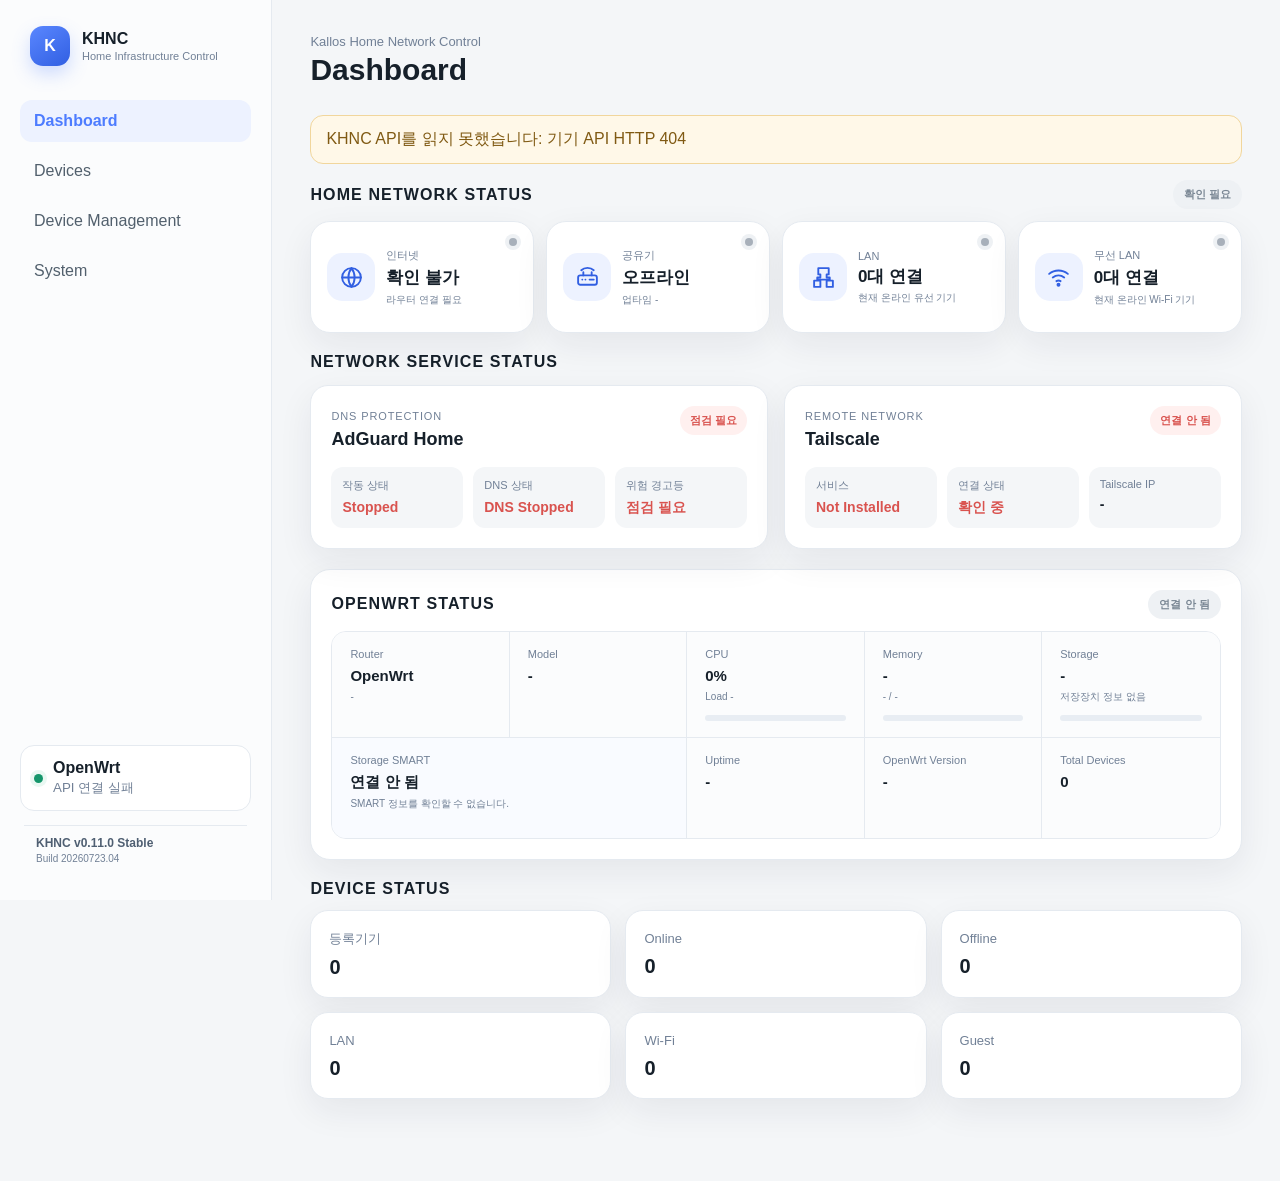
==== commit fc47b27c: "Read all-day policies reliably on OpenWrt" ====
--- a/index.html
+++ b/index.html
@@ -4,7 +4,7 @@
   <meta charset="utf-8">
   <meta name="viewport" content="width=device-width,initial-scale=1">
   <title>KHNC</title>
-  <link rel="stylesheet" href="./styles.css?v=0.11.0.10">
+  <link rel="stylesheet" href="./styles.css?v=0.11.0.11">
 </head>
 <body>
 <button id="mobileMenuButton" class="mobile-menu-button" aria-label="메뉴 열기">☰</button>
@@ -21,7 +21,7 @@
     <div class="router"><i></i><div><b id="routerName">OpenWrt</b><small id="routerState">연결 확인 중</small></div></div>
     <div class="khnc-version" title="현재 설치된 KHNC 화면 버전">
       <b id="khncVersionText">KHNC v0.11.0 Stable</b>
-      <small id="khncBuildText">Build 20260723.03</small>
+      <small id="khncBuildText">Build 20260723.04</small>
     </div>
   </aside>
 
@@ -319,6 +319,6 @@
   </form>
 </dialog>
 
-<script src="./app.js?v=0.11.0.10"></script>
+<script src="./app.js?v=0.11.0.11"></script>
 </body>
 </html>
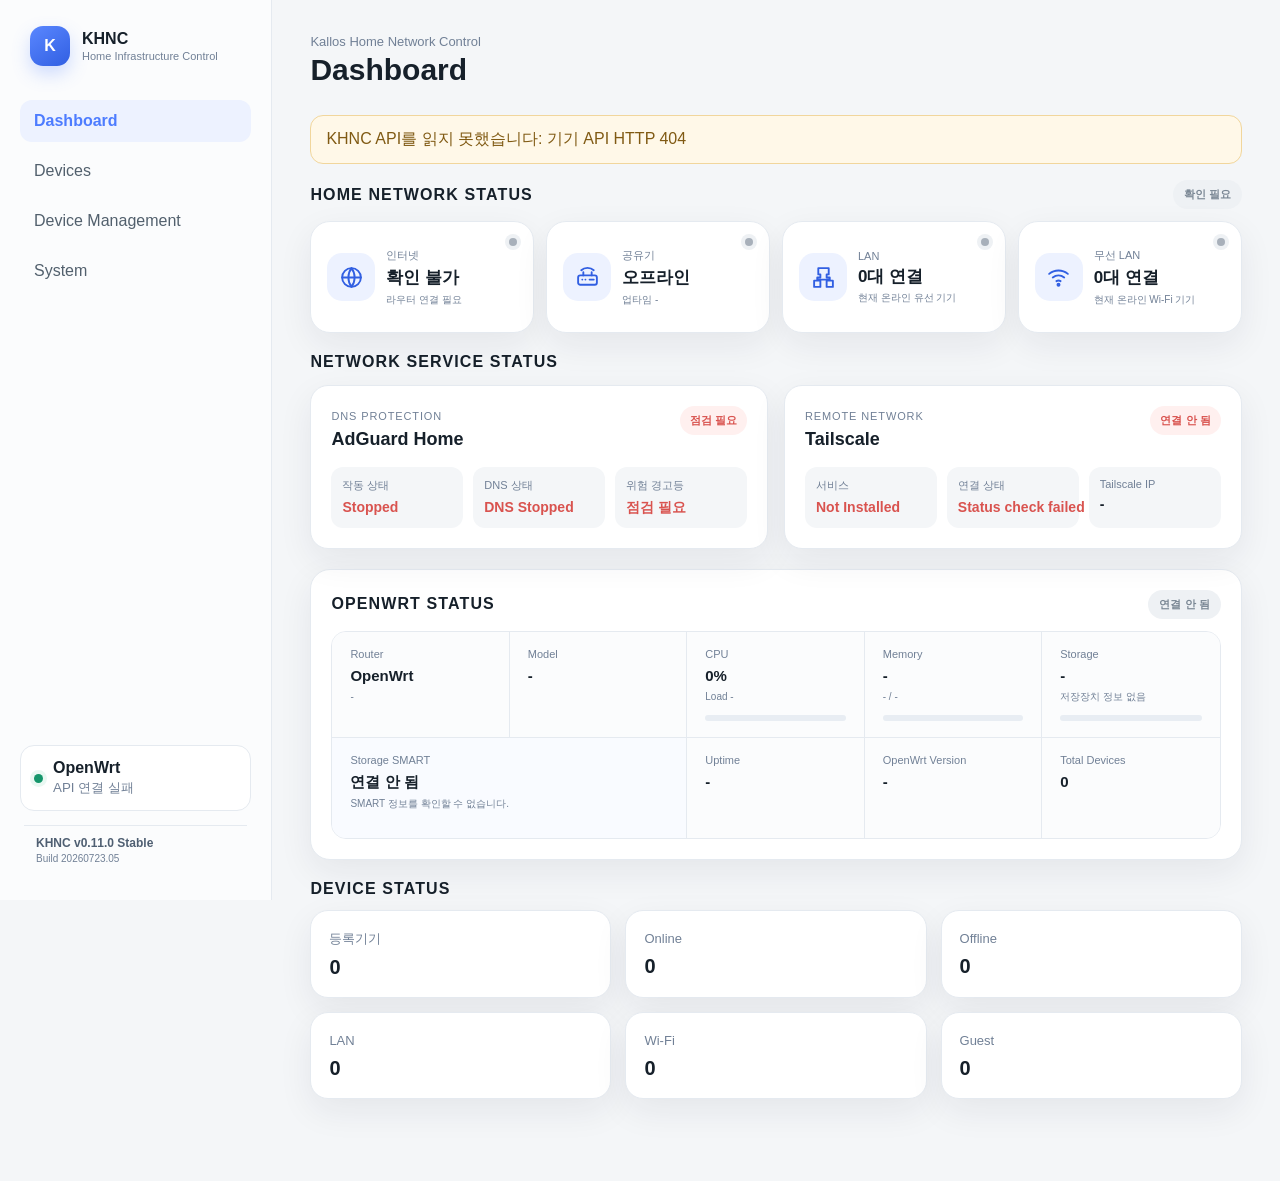
==== commit ca697e70: "Refresh live network service status" ====
--- a/index.html
+++ b/index.html
@@ -4,7 +4,7 @@
   <meta charset="utf-8">
   <meta name="viewport" content="width=device-width,initial-scale=1">
   <title>KHNC</title>
-  <link rel="stylesheet" href="./styles.css?v=0.11.0.11">
+  <link rel="stylesheet" href="./styles.css?v=0.11.0.12">
 </head>
 <body>
 <button id="mobileMenuButton" class="mobile-menu-button" aria-label="메뉴 열기">☰</button>
@@ -21,7 +21,7 @@
     <div class="router"><i></i><div><b id="routerName">OpenWrt</b><small id="routerState">연결 확인 중</small></div></div>
     <div class="khnc-version" title="현재 설치된 KHNC 화면 버전">
       <b id="khncVersionText">KHNC v0.11.0 Stable</b>
-      <small id="khncBuildText">Build 20260723.04</small>
+      <small id="khncBuildText">Build 20260723.05</small>
     </div>
   </aside>
 
@@ -319,6 +319,6 @@
   </form>
 </dialog>
 
-<script src="./app.js?v=0.11.0.11"></script>
+<script src="./app.js?v=0.11.0.12"></script>
 </body>
 </html>
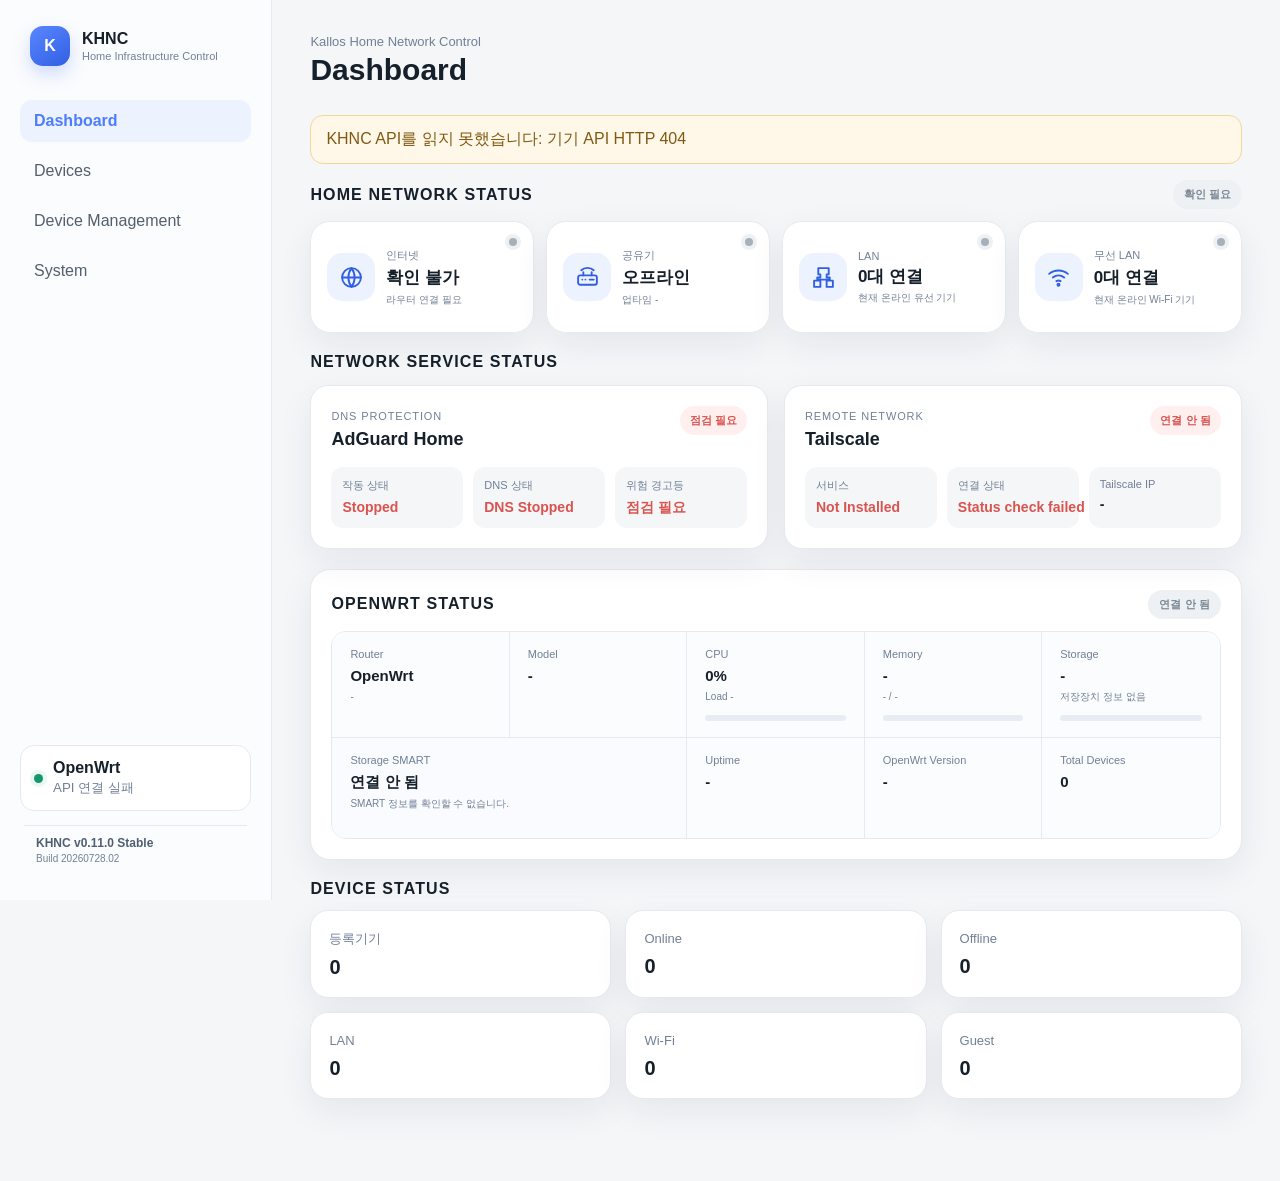
==== commit 0c0199f9: "Fix mobile navigation and parental layout" ====
--- a/index.html
+++ b/index.html
@@ -4,10 +4,10 @@
   <meta charset="utf-8">
   <meta name="viewport" content="width=device-width,initial-scale=1">
   <title>KHNC</title>
-  <link rel="stylesheet" href="./styles.css?v=0.11.0.12">
+  <link rel="stylesheet" href="./styles.css?v=0.11.0.13">
 </head>
 <body>
-<button id="mobileMenuButton" class="mobile-menu-button" aria-label="메뉴 열기">☰</button>
+<button id="mobileMenuButton" class="mobile-menu-button" aria-label="메뉴 열기" aria-expanded="false">☰</button>
 <div id="mobileBackdrop" class="mobile-backdrop"></div>
 <div class="shell">
   <aside>
@@ -319,6 +319,6 @@
   </form>
 </dialog>
 
-<script src="./app.js?v=0.11.0.12"></script>
+<script src="./app.js?v=0.11.0.13"></script>
 </body>
 </html>
--- a/styles.css
+++ b/styles.css
@@ -2013,3 +2013,65 @@
 .section-subnav button{border:0;border-radius:9px;padding:9px 14px;background:transparent;color:#647184;font-size:13px;font-weight:700;white-space:nowrap;cursor:pointer}
 .section-subnav button.active{background:var(--panel);color:var(--text);box-shadow:0 2px 8px rgba(22,34,51,.08)}
 @media(max-width:680px){.section-subnav{width:100%}.section-subnav button{flex:1}}
+
+/* Build 20260728.02: phone navigation and parent-mode layout */
+@media(max-width:760px){
+  body.mobile-menu-open{overflow:hidden}
+  .mobile-menu-button{display:grid!important;place-items:center;line-height:1;cursor:pointer}
+  /* Earlier tablet CSS hides the aside. Restore it as an off-canvas menu. */
+  .shell aside{
+    display:flex!important;
+    position:fixed!important;
+    left:-290px!important;
+    top:0!important;
+    bottom:0!important;
+    width:272px!important;
+    height:100dvh!important;
+    overflow-y:auto!important;
+    z-index:1100!important;
+  }
+  .shell aside.open{left:0!important}
+  .shell main{width:100%;min-width:0;padding:64px 14px 32px!important}
+  .mobile-backdrop.show{display:block!important}
+
+  .manage-dialog{width:100vw!important;max-width:100vw!important;max-height:100dvh!important;margin:0;border-radius:0!important}
+  .manage-dialog form{width:100%!important;max-width:none!important;max-height:100dvh!important;padding:15px!important;overflow-y:auto!important}
+  .manage-dialog .manage-topbar{position:static!important;margin:0 0 12px!important;padding:0 0 12px!important}
+  .manage-dialog .manage-tabs{position:static!important;display:flex!important;overflow-x:auto!important;gap:0!important;margin-bottom:14px!important}
+  .manage-dialog .manage-tabs button{flex:0 0 auto!important;white-space:nowrap!important}
+  .manage-dialog .management-heading{align-items:flex-start!important;flex-direction:column!important;gap:10px!important}
+  .manage-dialog .toggle-control{align-self:flex-start!important}
+  .manage-dialog .period-card.schedule-card-v093{display:block!important;padding:14px!important;border-radius:16px!important}
+  .manage-dialog .schedule-card-v093 .period-side{gap:9px!important;padding:0 0 12px!important}
+  .manage-dialog .schedule-card-v093 .period-calendar{width:38px!important;height:38px!important;font-size:20px!important;border-radius:11px!important}
+  .manage-dialog .schedule-card-v093 .period-name strong{font-size:18px!important}
+  .manage-dialog .schedule-card-v093 .period-name small{margin-top:3px!important;font-size:11px!important}
+  .manage-dialog .schedule-card-v093 .period-enable{font-size:13px!important}
+  .manage-dialog .schedule-card-v093 .period-enable input{width:18px!important;height:18px!important}
+  .manage-dialog .schedule-card-v093 .period-card-main{gap:15px!important;margin-top:14px!important}
+  .manage-dialog .schedule-card-v093 .period-card-top,
+  .manage-dialog .schedule-card-v093 .period-card-bottom{grid-template-columns:1fr!important;gap:14px!important}
+  .manage-dialog .schedule-card-v093 .period-mode-row select,
+  .manage-dialog .schedule-card-v093 .period-time input{height:42px!important;font-size:14px!important}
+  .manage-dialog .schedule-card-v093 .period-time input{padding:0 7px!important}
+  .manage-dialog .schedule-card-v093 .period-description-block{min-height:0!important;gap:10px!important}
+  .manage-dialog .schedule-card-v093 .period-window-help{font-size:11px!important;line-height:1.45!important}
+  .manage-dialog .schedule-card-v093 .all-day-control.compact{margin:0!important}
+  .manage-dialog .schedule-card-v093 .period-quota{margin:0!important}
+  .manage-dialog .schedule-card-v093 .quota-input input{height:42px!important;font-size:15px!important}
+  .manage-dialog .policy-mode{padding:14px!important;border-radius:15px!important}
+  .manage-dialog .policy-mode h5{margin-bottom:8px!important;font-size:14px!important}
+  .manage-dialog .policy-mode label{padding:9px 0!important}
+  .manage-dialog .bonus-panel{padding:14px!important;gap:12px!important}
+  .manage-dialog .bonus-actions{display:grid!important;grid-template-columns:1fr 1fr!important;width:100%!important;gap:8px!important}
+  .manage-dialog .bonus-actions button{width:100%!important;margin:0!important}
+  .manage-dialog .policy-footer{gap:10px!important}
+  .manage-dialog .policy-footer button{min-height:44px!important}
+}
+
+@media(max-width:390px){
+  .shell main{padding-left:11px!important;padding-right:11px!important}
+  .manage-dialog form{padding:12px!important}
+  .manage-dialog .schedule-card-v093 .period-time{gap:6px!important}
+  .manage-dialog .schedule-card-v093 .period-time input{font-size:13px!important}
+}
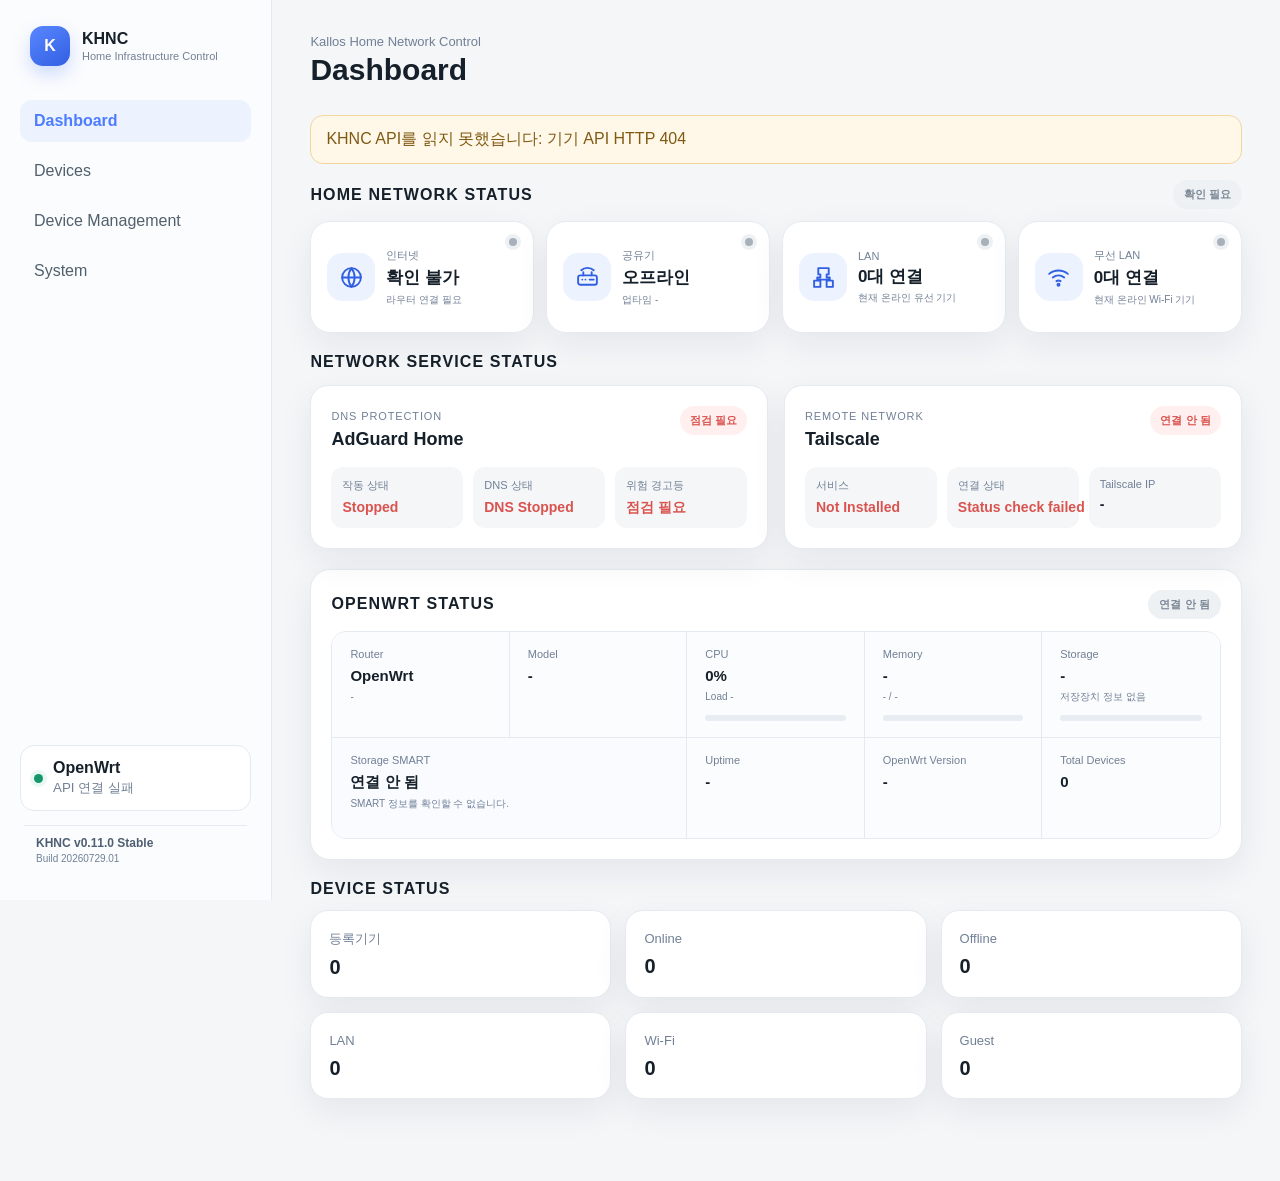
==== commit e6fb0c06: "Track parental usage from network activity" ====
--- a/index.html
+++ b/index.html
@@ -4,7 +4,7 @@
   <meta charset="utf-8">
   <meta name="viewport" content="width=device-width,initial-scale=1">
   <title>KHNC</title>
-  <link rel="stylesheet" href="./styles.css?v=0.11.0.13">
+  <link rel="stylesheet" href="./styles.css?v=0.11.0.14">
 </head>
 <body>
 <button id="mobileMenuButton" class="mobile-menu-button" aria-label="메뉴 열기" aria-expanded="false">☰</button>
@@ -253,7 +253,7 @@
     <section id="internet" class="management-section priority-section manage-anchor">
       <div class="management-heading">
         <div><h4>인터넷 접속 시간 관리</h4><p>평일과 주말별로 허용시간 또는 차단시간과 연속 사용시간을 설정합니다.</p></div>
-        <label class="toggle-control"><span>스케줄 사용</span><input id="scheduleEnabled" type="checkbox"><i></i></label>
+        <div class="management-toggles"><label class="toggle-control"><span>스케줄 사용</span><input id="scheduleEnabled" type="checkbox"><i></i></label><label class="toggle-control"><span>사용시간 추적</span><input id="usageTrackingEnabled" type="checkbox"><i></i></label></div>
       </div>
 
       <div class="internet-layout">
@@ -319,6 +319,6 @@
   </form>
 </dialog>
 
-<script src="./app.js?v=0.11.0.13"></script>
+<script src="./app.js?v=0.11.0.14"></script>
 </body>
 </html>
--- a/styles.css
+++ b/styles.css
@@ -2075,3 +2075,6 @@
   .manage-dialog .schedule-card-v093 .period-time{gap:6px!important}
   .manage-dialog .schedule-card-v093 .period-time input{font-size:13px!important}
 }
+
+.management-toggles{display:flex;align-items:center;gap:12px;flex-wrap:wrap}
+@media(max-width:760px){.management-toggles{width:100%}.management-toggles .toggle-control{width:100%;justify-content:space-between}}
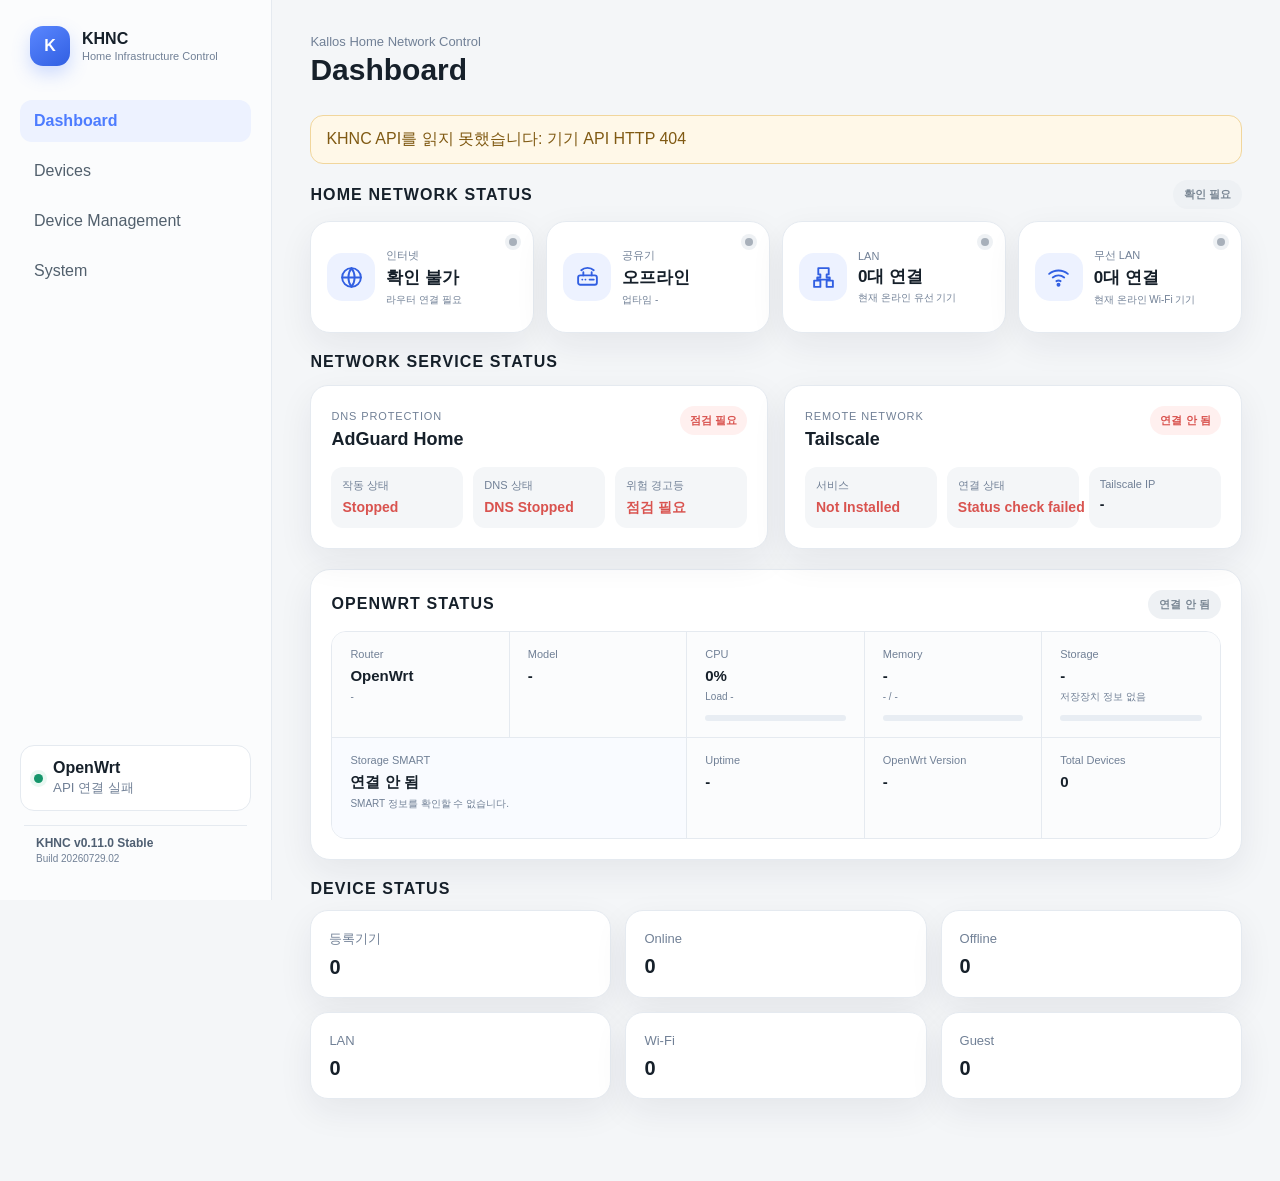
==== commit 61167c7f: "Report Pi-hosted network services" ====
--- a/index.html
+++ b/index.html
@@ -4,7 +4,7 @@
   <meta charset="utf-8">
   <meta name="viewport" content="width=device-width,initial-scale=1">
   <title>KHNC</title>
-  <link rel="stylesheet" href="./styles.css?v=0.11.0.14">
+  <link rel="stylesheet" href="./styles.css?v=0.11.0.15">
 </head>
 <body>
 <button id="mobileMenuButton" class="mobile-menu-button" aria-label="메뉴 열기" aria-expanded="false">☰</button>
@@ -319,6 +319,6 @@
   </form>
 </dialog>
 
-<script src="./app.js?v=0.11.0.14"></script>
+<script src="./app.js?v=0.11.0.15"></script>
 </body>
 </html>
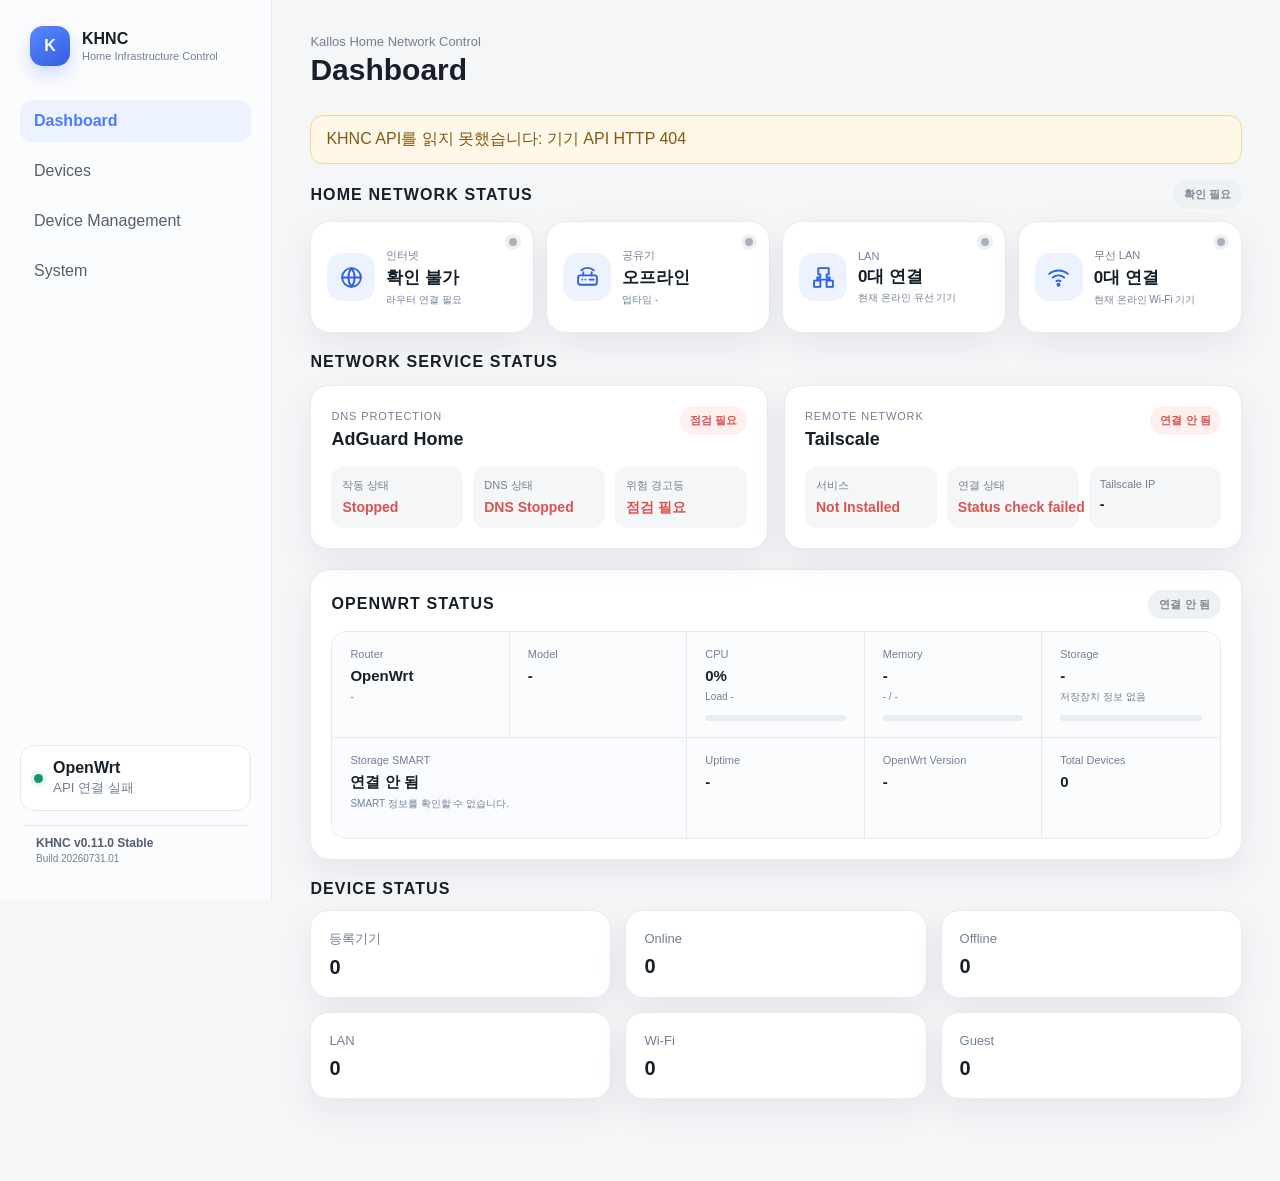
==== commit 0a4cf318: "Use N2830 for remote network services" ====
--- a/index.html
+++ b/index.html
@@ -4,7 +4,7 @@
   <meta charset="utf-8">
   <meta name="viewport" content="width=device-width,initial-scale=1">
   <title>KHNC</title>
-  <link rel="stylesheet" href="./styles.css?v=0.11.0.15">
+  <link rel="stylesheet" href="./styles.css?v=0.11.0.16">
 </head>
 <body>
 <button id="mobileMenuButton" class="mobile-menu-button" aria-label="메뉴 열기" aria-expanded="false">☰</button>
@@ -319,6 +319,6 @@
   </form>
 </dialog>
 
-<script src="./app.js?v=0.11.0.15"></script>
+<script src="./app.js?v=0.11.0.16"></script>
 </body>
 </html>
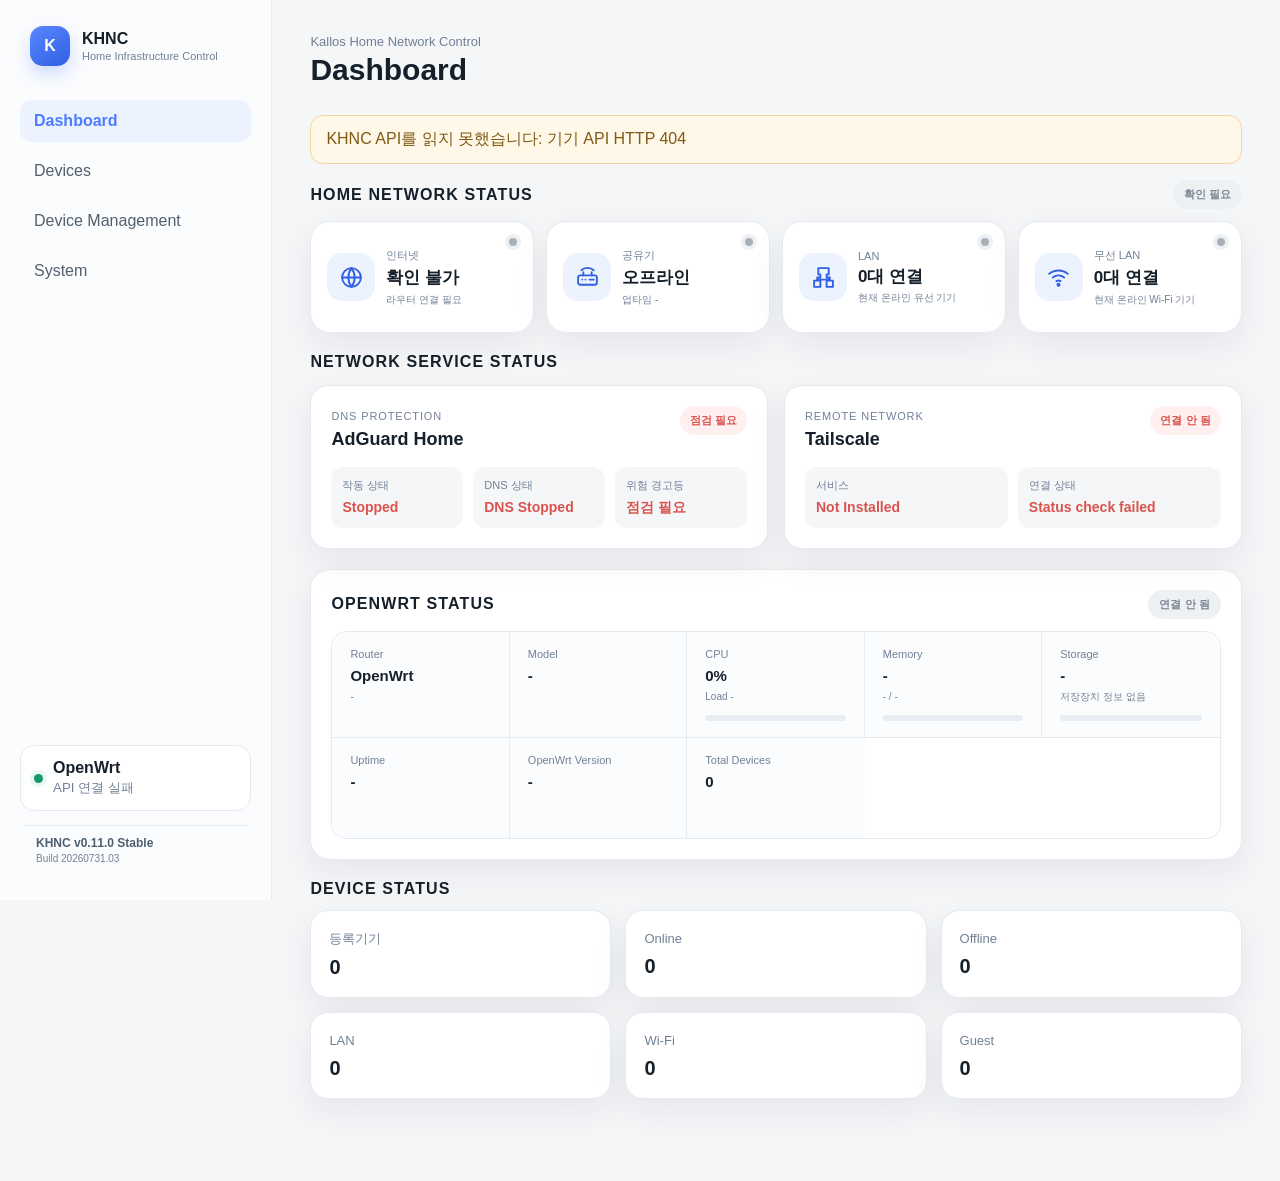
==== commit 9c63b167: "Simplify router and Tailscale status cards" ====
--- a/index.html
+++ b/index.html
@@ -4,7 +4,7 @@
   <meta charset="utf-8">
   <meta name="viewport" content="width=device-width,initial-scale=1">
   <title>KHNC</title>
-  <link rel="stylesheet" href="./styles.css?v=0.11.0.16">
+  <link rel="stylesheet" href="./styles.css?v=0.11.0.17">
 </head>
 <body>
 <button id="mobileMenuButton" class="mobile-menu-button" aria-label="메뉴 열기" aria-expanded="false">☰</button>
@@ -319,6 +319,6 @@
   </form>
 </dialog>
 
-<script src="./app.js?v=0.11.0.16"></script>
+<script src="./app.js?v=0.11.0.17"></script>
 </body>
 </html>
--- a/styles.css
+++ b/styles.css
@@ -1165,6 +1165,7 @@
 
 /* Simplified dashboard service status */
 .home-status-grid{grid-template-columns:repeat(4,minmax(0,1fr))}.dashboard-security{margin-top:18px}.security-status-grid{display:grid;grid-template-columns:repeat(2,minmax(0,1fr));gap:16px;margin-top:14px}.security-service-card{background:var(--panel);border:1px solid var(--line);border-radius:18px;padding:20px;box-shadow:var(--shadow)}.security-card-head{display:flex;align-items:flex-start;justify-content:space-between;gap:14px}.security-card-head small{color:var(--muted);font-size:11px;letter-spacing:.08em}.security-card-head h3{margin:5px 0 0;font-size:21px}.service-light{border-radius:999px;padding:7px 10px;font-size:12px;font-weight:800}.service-light.good{color:var(--green);background:var(--green-soft)}.service-light.danger{color:var(--red);background:var(--red-soft)}.security-metrics{display:grid;grid-template-columns:repeat(3,minmax(0,1fr));gap:10px;margin-top:17px}.security-metrics>div{min-width:0;background:var(--bg);border-radius:12px;padding:11px}.security-metrics span{display:block;color:var(--muted);font-size:12px}.security-metrics strong{display:block;margin-top:5px;overflow-wrap:anywhere}.security-footnote{display:block;margin-top:12px;color:var(--muted)}
+.security-metrics.tailscale-metrics{grid-template-columns:repeat(2,minmax(0,1fr))}
 @media(max-width:1180px){.home-status-grid{grid-template-columns:repeat(2,minmax(0,1fr))}}@media(max-width:900px){.security-status-grid{grid-template-columns:1fr}}@media(max-width:680px){.home-status-grid,.security-metrics{grid-template-columns:1fr}}
 @media(max-width:1180px){.internet-layout{grid-template-columns:1fr!important}.policy-mode{width:auto!important}.period-card{grid-template-columns:150px minmax(220px,.9fr) minmax(300px,1.4fr)!important}.infra-grid{grid-template-columns:1fr}}
 @media(max-width:760px){.mobile-menu-button{display:block}.shell aside{position:fixed!important;left:-290px!important;top:0;bottom:0;z-index:1100;width:270px!important;transition:left .2s ease}.shell aside.open{left:0!important}.mobile-backdrop.show{display:block;position:fixed;inset:0;background:rgba(0,0,0,.32);z-index:1050}.shell main{margin-left:0!important;padding-top:64px!important}.period-card{display:block!important}.period-title,.period-mode-row,.period-window-label,.all-day-control,.period-window-help,.period-card>label:last-child{display:block!important;margin-bottom:14px}.period-time{grid-template-columns:1fr 20px 1fr!important}.infra-meta,.system-info-grid{grid-template-columns:1fr}.backup-panel{display:block}.backup-actions{margin-top:16px;flex-wrap:wrap}.dashboard-event{grid-template-columns:1fr}.actions input{max-width:170px}}
